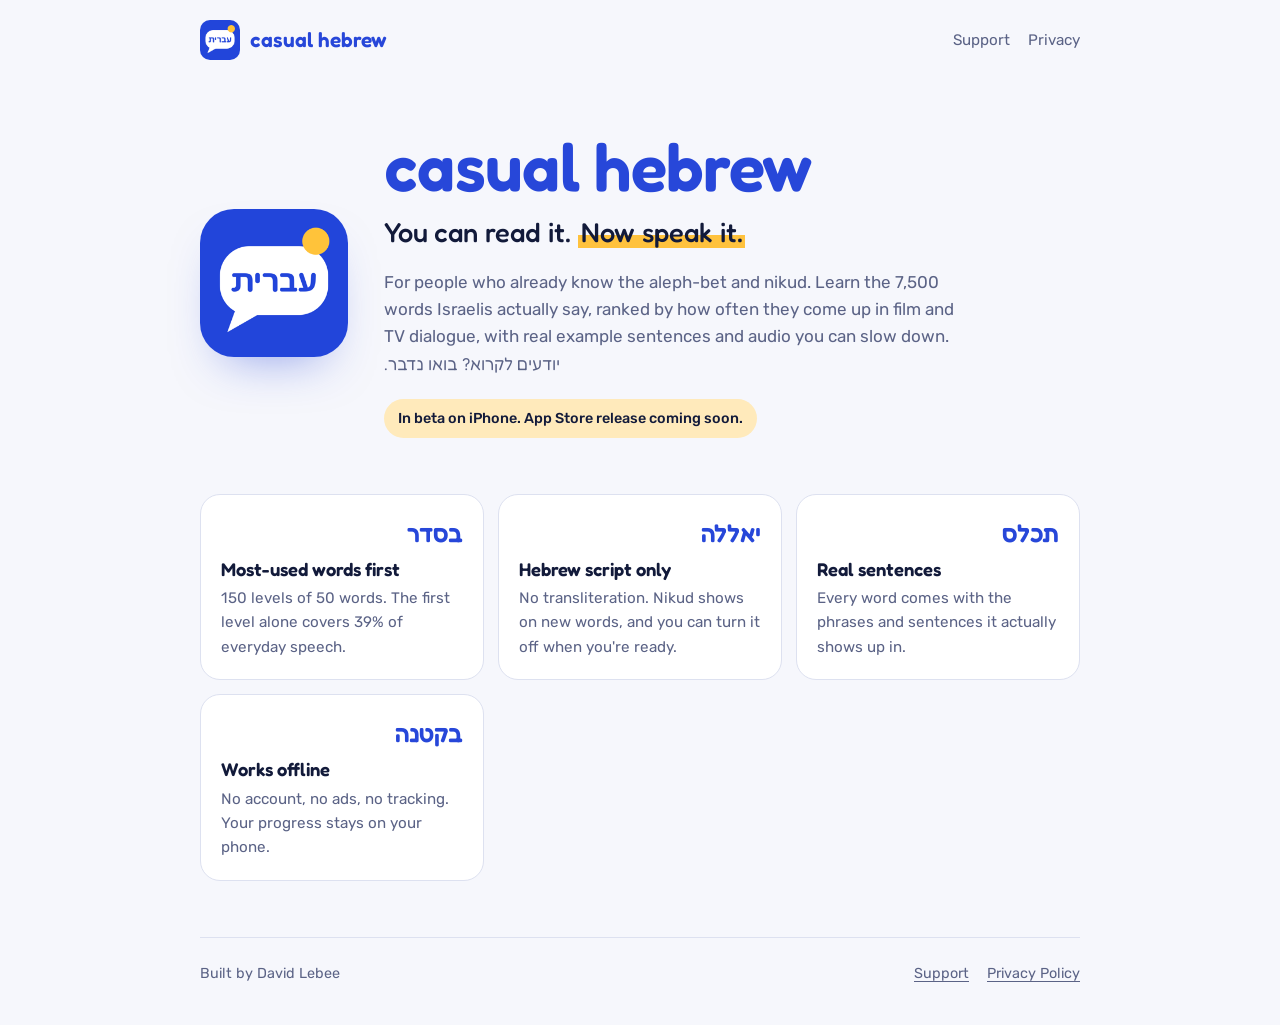
==== index.html @ 0aef633a "Add Casual Hebrew website with privacy policy and support page Co-Authored-By: Claude Opus 5.5 <nore" ====
<!doctype html>
<html lang="en">
<head>
<meta charset="utf-8">
<meta name="viewport" content="width=device-width, initial-scale=1">
<title>Casual Hebrew</title>
<meta name="description" content="Everyday spoken Hebrew for people who already read the aleph-bet and nikud. Built by David Lebee.">
<link rel="icon" href="assets/favicon.png">
<link rel="apple-touch-icon" href="assets/apple-touch-icon.png">
<link rel="preconnect" href="https://fonts.googleapis.com">
<link rel="preconnect" href="https://fonts.gstatic.com" crossorigin>
<link rel="stylesheet" href="https://fonts.googleapis.com/css2?family=Fredoka:wght@500;600&family=Rubik:wght@400;500&display=swap">
<link rel="stylesheet" href="assets/site.css">
</head>
<body>
<header class="top">
  <a class="brand" href="./"><img src="assets/icon-256.png" alt=""><span>casual hebrew</span></a>
  <nav><a href="support/">Support</a><a href="privacy/">Privacy</a></nav>
</header>

<main class="wrap">
  <section class="hero">
    <img src="assets/icon-256.png" alt="Casual Hebrew app icon">
    <div>
      <h1>casual hebrew</h1>
      <p class="slogan">You can read it. <mark>Now speak it.</mark></p>
      <p class="lede">For people who already know the aleph-bet and nikud. Learn the 7,500 words Israelis actually say, ranked by how often they come up in film and TV dialogue, with real example sentences and audio you can slow down. <span class="he">יודעים לקרוא? בואו נדבר.</span></p>
      <span class="badge">In beta on iPhone. App Store release coming soon.</span>
    </div>
  </section>

  <section class="features" aria-label="What's in the app">
    <div class="card">
      <span class="he">בסדר</span>
      <h3>Most-used words first</h3>
      <p>150 levels of 50 words. The first level alone covers 39% of everyday speech.</p>
    </div>
    <div class="card">
      <span class="he">יאללה</span>
      <h3>Hebrew script only</h3>
      <p>No transliteration. Nikud shows on new words, and you can turn it off when you're ready.</p>
    </div>
    <div class="card">
      <span class="he">תכלס</span>
      <h3>Real sentences</h3>
      <p>Every word comes with the phrases and sentences it actually shows up in.</p>
    </div>
    <div class="card">
      <span class="he">בקטנה</span>
      <h3>Works offline</h3>
      <p>No account, no ads, no tracking. Your progress stays on your phone.</p>
    </div>
  </section>
</main>

<footer>
  <span>Built by David Lebee</span>
  <nav><a href="support/">Support</a><a href="privacy/">Privacy Policy</a></nav>
</footer>
</body>
</html>
---- assets/site.css ----
/* Casual Hebrew site. Tokens match brand-kit/brand-sheet.html in casual-hebrew-app. */
:root {
  --cobalt: #2747D9;
  --sun: #FFC23D;
  --sabra: #FF6F61;
  --ink: #121A3A;
  --mute: #5B6386;
  --ground: #F6F7FC;
  --panel: #FFFFFF;
  --line: #DDE1F0;
  --display: "Fredoka", "Rubik", ui-rounded, system-ui, sans-serif;
  --body: "Rubik", "Segoe UI", system-ui, sans-serif;
  color-scheme: light;
}
@media (prefers-color-scheme: dark) {
  :root {
    --cobalt: #5B78FF; --sun: #FFC94F; --sabra: #FF8476; --ink: #EEF0FA;
    --mute: #A3AACB; --ground: #0C1230; --panel: #151C42; --line: #262F5E;
    color-scheme: dark;
  }
}

* { box-sizing: border-box; }
html { -webkit-text-size-adjust: 100%; }
body {
  margin: 0;
  background: var(--ground);
  color: var(--ink);
  font: 17px/1.6 var(--body);
  padding-inline: 20px;
}
a { color: var(--cobalt); text-underline-offset: 3px; }
a:focus-visible, button:focus-visible { outline: 3px solid var(--sun); outline-offset: 2px; border-radius: 6px; }
h1, h2, h3 { font-family: var(--display); line-height: 1.15; text-wrap: balance; margin: 0; }
p { margin: 0; }
.he { font-family: var(--display); direction: rtl; unicode-bidi: isolate; }

.wrap { max-width: 880px; margin: 0 auto; }
.narrow { max-width: 680px; margin: 0 auto; }

/* header */
.top {
  display: flex; align-items: center; justify-content: space-between; gap: 16px;
  padding-block: 20px; max-width: 880px; margin: 0 auto;
}
.brand { display: flex; align-items: center; gap: 10px; text-decoration: none; color: var(--cobalt); }
.brand img { width: 40px; height: 40px; border-radius: 10px; }
.brand span { font-family: var(--display); font-weight: 600; font-size: 1.3rem; }
.top nav { display: flex; gap: 18px; font-size: .95rem; }
.top nav a { color: var(--mute); text-decoration: none; }
.top nav a:hover, .top nav a[aria-current="page"] { color: var(--cobalt); }

/* hero */
.hero { display: grid; grid-template-columns: auto 1fr; gap: 36px; align-items: center; padding-block: 48px 56px; }
.hero img { width: 148px; height: 148px; border-radius: 34px; box-shadow: 0 24px 48px -24px rgba(39, 71, 217, .5); }
.hero h1 { font-size: clamp(2.6rem, 7vw, 4.2rem); font-weight: 600; color: var(--cobalt); letter-spacing: -.01em; }
.slogan { font-family: var(--display); font-size: clamp(1.3rem, 3vw, 1.7rem); font-weight: 500; margin-top: 6px; }
.slogan mark { background: linear-gradient(transparent 58%, var(--sun) 58%); color: inherit; padding-inline: .1em; }
.lede { color: var(--mute); margin-top: 14px; max-width: 52ch; }
.badge {
  display: inline-block; margin-top: 20px; padding: 8px 14px; border-radius: 999px;
  background: color-mix(in srgb, var(--sun) 35%, var(--panel)); font-weight: 500; font-size: .9rem;
}

/* features */
.features { display: grid; grid-template-columns: repeat(auto-fit, minmax(240px, 1fr)); gap: 14px; padding-bottom: 56px; }
.card { background: var(--panel); border: 1px solid var(--line); border-radius: 20px; padding: 20px; display: flex; flex-direction: column; gap: 6px; min-width: 0; }
.card h3 { font-size: 1.15rem; font-weight: 600; }
.card p { color: var(--mute); font-size: .95rem; }
.card .he { font-size: 1.5rem; font-weight: 600; color: var(--cobalt); text-align: right; }

/* long-form pages */
.doc { padding-block: 32px 56px; }
.doc h1 { font-size: clamp(2rem, 5vw, 2.8rem); font-weight: 600; color: var(--cobalt); }
.doc .meta { color: var(--mute); margin-top: 8px; font-size: .95rem; }
.doc h2 { font-size: 1.35rem; font-weight: 600; margin-top: 36px; }
.doc p, .doc ul { margin-top: 12px; }
.doc ul { padding-left: 1.2em; }
.doc li + li { margin-top: 6px; }
.summary { background: var(--panel); border: 1px solid var(--line); border-radius: 20px; padding: 20px 22px; margin-top: 24px; }
.summary b { font-family: var(--display); font-weight: 600; }

footer {
  border-top: 1px solid var(--line); padding-block: 24px 40px; max-width: 880px; margin: 0 auto;
  display: flex; justify-content: space-between; flex-wrap: wrap; gap: 12px; color: var(--mute); font-size: .9rem;
}
footer nav { display: flex; gap: 18px; }
footer a { color: var(--mute); }

@media (max-width: 640px) {
  .hero { grid-template-columns: 1fr; gap: 20px; padding-block: 24px 40px; }
  .hero img { width: 104px; height: 104px; border-radius: 24px; }
  .top nav { gap: 14px; }
}
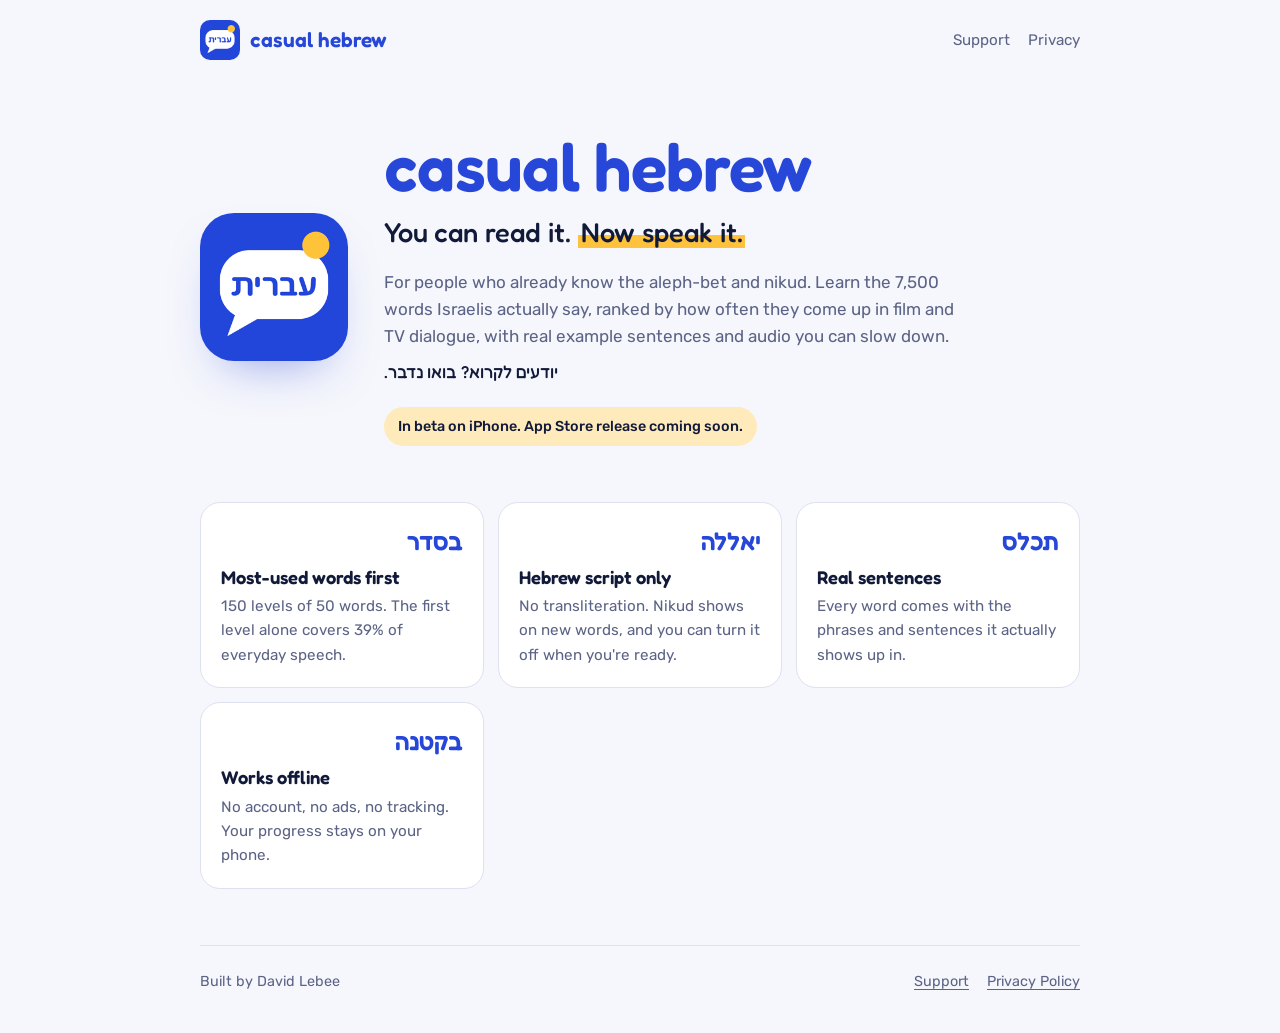
==== commit 054a1822: "Keep the slogan readable in dark mode and give the Hebrew tagline its own line Co-Authored-By: Claud" ====
--- a/index.html
+++ b/index.html
@@ -24,7 +24,8 @@
     <div>
       <h1>casual hebrew</h1>
       <p class="slogan">You can read it. <mark>Now speak it.</mark></p>
-      <p class="lede">For people who already know the aleph-bet and nikud. Learn the 7,500 words Israelis actually say, ranked by how often they come up in film and TV dialogue, with real example sentences and audio you can slow down. <span class="he">יודעים לקרוא? בואו נדבר.</span></p>
+      <p class="lede">For people who already know the aleph-bet and nikud. Learn the 7,500 words Israelis actually say, ranked by how often they come up in film and TV dialogue, with real example sentences and audio you can slow down.</p>
+      <p class="lede lede-he"><span class="he">יודעים לקרוא? בואו נדבר.</span></p>
       <span class="badge">In beta on iPhone. App Store release coming soon.</span>
     </div>
   </section>
--- a/assets/site.css
+++ b/assets/site.css
@@ -8,6 +8,7 @@
   --ground: #F6F7FC;
   --panel: #FFFFFF;
   --line: #DDE1F0;
+  --highlight: #FFC23D;
   --display: "Fredoka", "Rubik", ui-rounded, system-ui, sans-serif;
   --body: "Rubik", "Segoe UI", system-ui, sans-serif;
   color-scheme: light;
@@ -16,6 +17,7 @@
   :root {
     --cobalt: #5B78FF; --sun: #FFC94F; --sabra: #FF8476; --ink: #EEF0FA;
     --mute: #A3AACB; --ground: #0C1230; --panel: #151C42; --line: #262F5E;
+    --highlight: rgba(255, 201, 79, .32);
     color-scheme: dark;
   }
 }
@@ -55,8 +57,9 @@
 .hero img { width: 148px; height: 148px; border-radius: 34px; box-shadow: 0 24px 48px -24px rgba(39, 71, 217, .5); }
 .hero h1 { font-size: clamp(2.6rem, 7vw, 4.2rem); font-weight: 600; color: var(--cobalt); letter-spacing: -.01em; }
 .slogan { font-family: var(--display); font-size: clamp(1.3rem, 3vw, 1.7rem); font-weight: 500; margin-top: 6px; }
-.slogan mark { background: linear-gradient(transparent 58%, var(--sun) 58%); color: inherit; padding-inline: .1em; }
+.slogan mark { background: linear-gradient(transparent 58%, var(--highlight) 58%); color: inherit; padding-inline: .1em; }
 .lede { color: var(--mute); margin-top: 14px; max-width: 52ch; }
+.lede-he { display: block; margin-top: 8px; color: var(--ink); font-weight: 500; text-align: left; }
 .badge {
   display: inline-block; margin-top: 20px; padding: 8px 14px; border-radius: 999px;
   background: color-mix(in srgb, var(--sun) 35%, var(--panel)); font-weight: 500; font-size: .9rem;
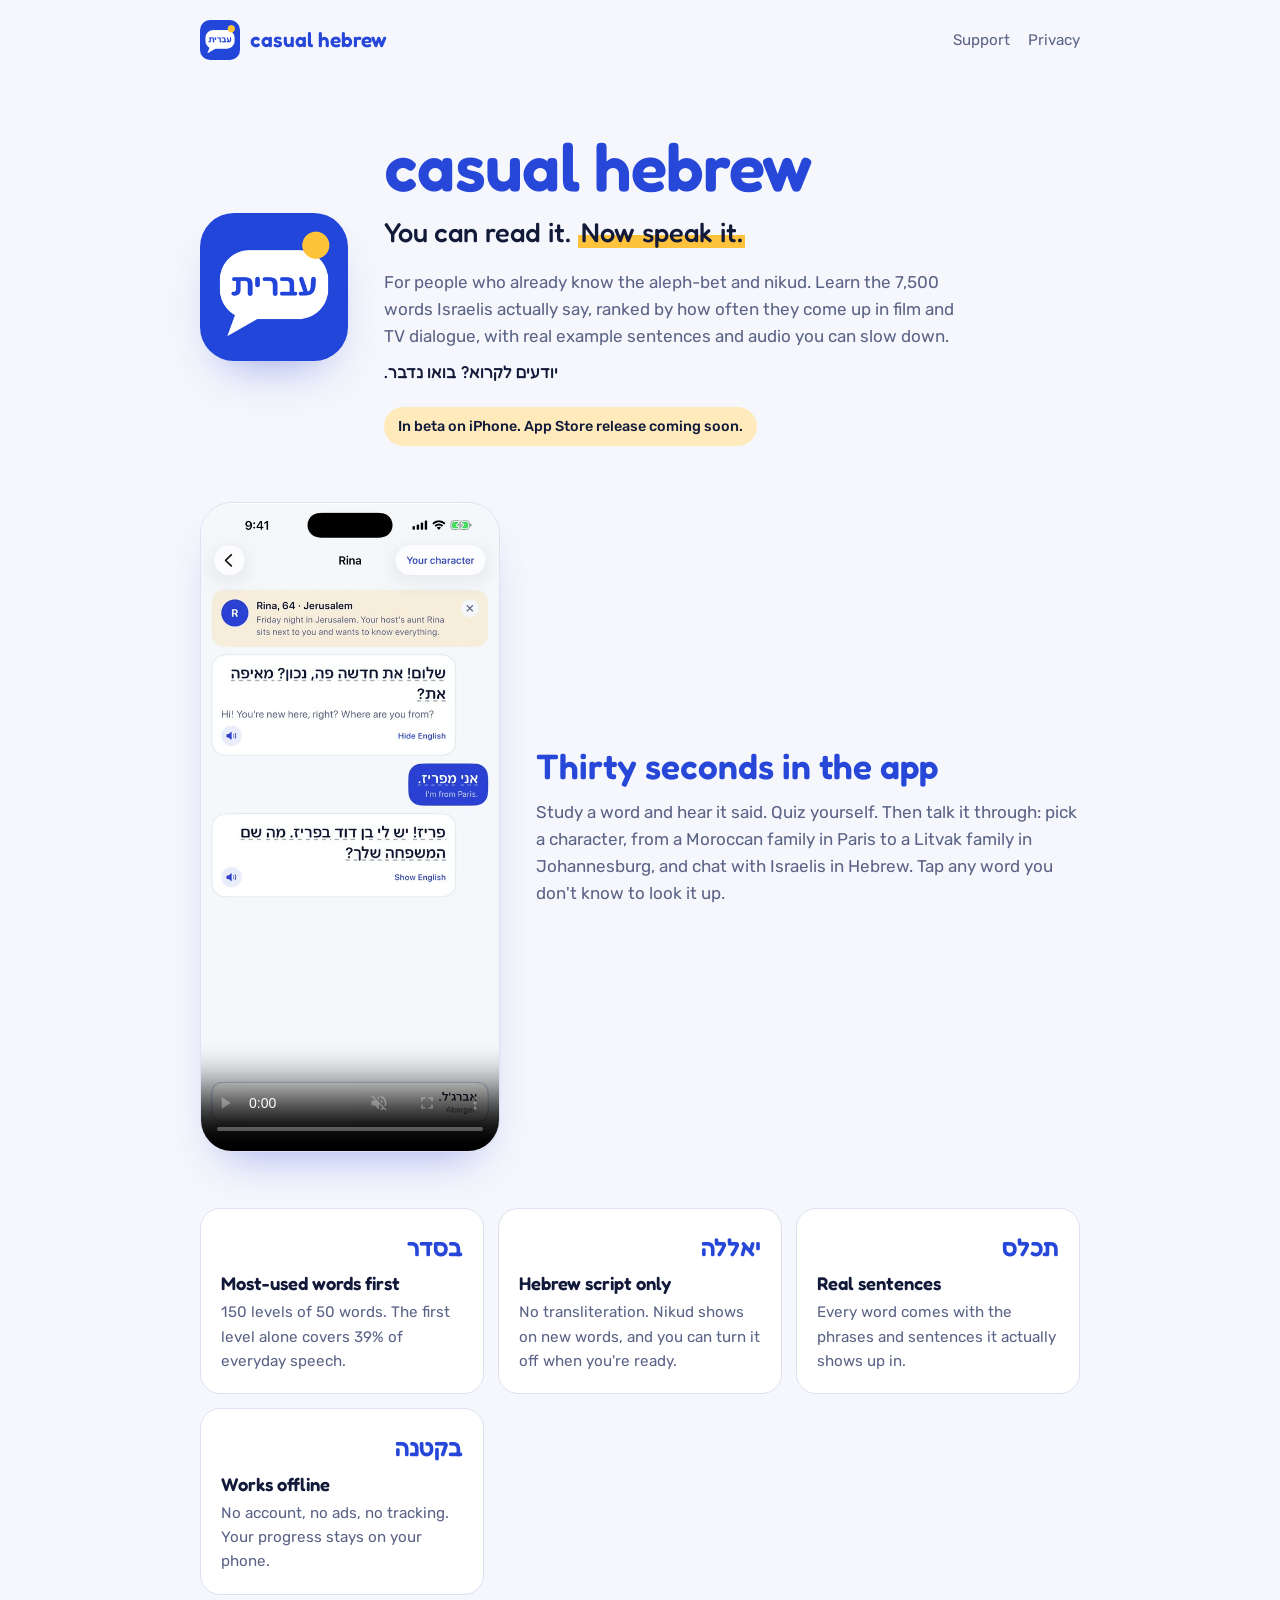
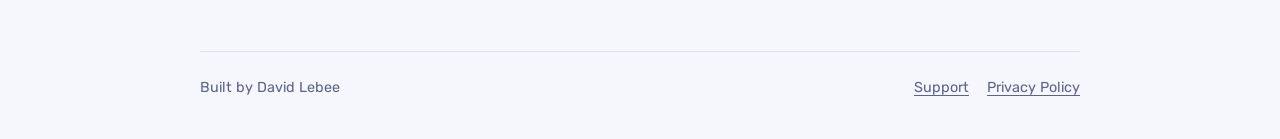
==== commit ab15f720: "Add a 30-second showreel of the app to the home page Co-Authored-By: Claude Opus 5.5 <noreply@anthro" ====
--- a/index.html
+++ b/index.html
@@ -30,6 +30,15 @@
     </div>
   </section>
 
+  <section class="reel" aria-labelledby="reel-title">
+    <video class="reel-video" src="assets/showreel.mp4" poster="assets/showreel-poster.jpg" width="540" height="1170"
+      autoplay muted loop playsinline controls preload="metadata" aria-label="A 30-second tour of the Casual Hebrew app"></video>
+    <div>
+      <h2 id="reel-title">Thirty seconds in the app</h2>
+      <p>Study a word and hear it said. Quiz yourself. Then talk it through: pick a character, from a Moroccan family in Paris to a Litvak family in Johannesburg, and chat with Israelis in Hebrew. Tap any word you don't know to look it up.</p>
+    </div>
+  </section>
+
   <section class="features" aria-label="What's in the app">
     <div class="card">
       <span class="he">בסדר</span>
@@ -58,5 +67,12 @@
   <span>Built by David Lebee</span>
   <nav><a href="support/">Support</a><a href="privacy/">Privacy Policy</a></nav>
 </footer>
+<script>
+  // Hold the showreel still for people who ask for less motion.
+  if (matchMedia("(prefers-reduced-motion: reduce)").matches) {
+    const v = document.querySelector(".reel-video");
+    v.removeAttribute("autoplay"); v.pause();
+  }
+</script>
 </body>
 </html>
--- a/assets/site.css
+++ b/assets/site.css
@@ -65,6 +65,16 @@
   background: color-mix(in srgb, var(--sun) 35%, var(--panel)); font-weight: 500; font-size: .9rem;
 }
 
+/* showreel */
+.reel { display: grid; grid-template-columns: 300px 1fr; gap: 36px; align-items: center; padding-bottom: 56px; }
+.reel-video {
+  display: block; width: 100%; height: auto; aspect-ratio: 886 / 1920;
+  border-radius: 32px; border: 1px solid var(--line); background: var(--panel);
+  box-shadow: 0 24px 48px -24px rgba(39, 71, 217, .45);
+}
+.reel h2 { font-size: clamp(1.6rem, 4vw, 2.2rem); font-weight: 600; color: var(--cobalt); }
+.reel p { color: var(--mute); margin-top: 12px; max-width: 52ch; }
+
 /* features */
 .features { display: grid; grid-template-columns: repeat(auto-fit, minmax(240px, 1fr)); gap: 14px; padding-bottom: 56px; }
 .card { background: var(--panel); border: 1px solid var(--line); border-radius: 20px; padding: 20px; display: flex; flex-direction: column; gap: 6px; min-width: 0; }
@@ -94,4 +104,6 @@
   .hero { grid-template-columns: 1fr; gap: 20px; padding-block: 24px 40px; }
   .hero img { width: 104px; height: 104px; border-radius: 24px; }
   .top nav { gap: 14px; }
+  .reel { grid-template-columns: 1fr; gap: 20px; }
+  .reel-video { width: min(300px, 100%); margin-inline: auto; }
 }
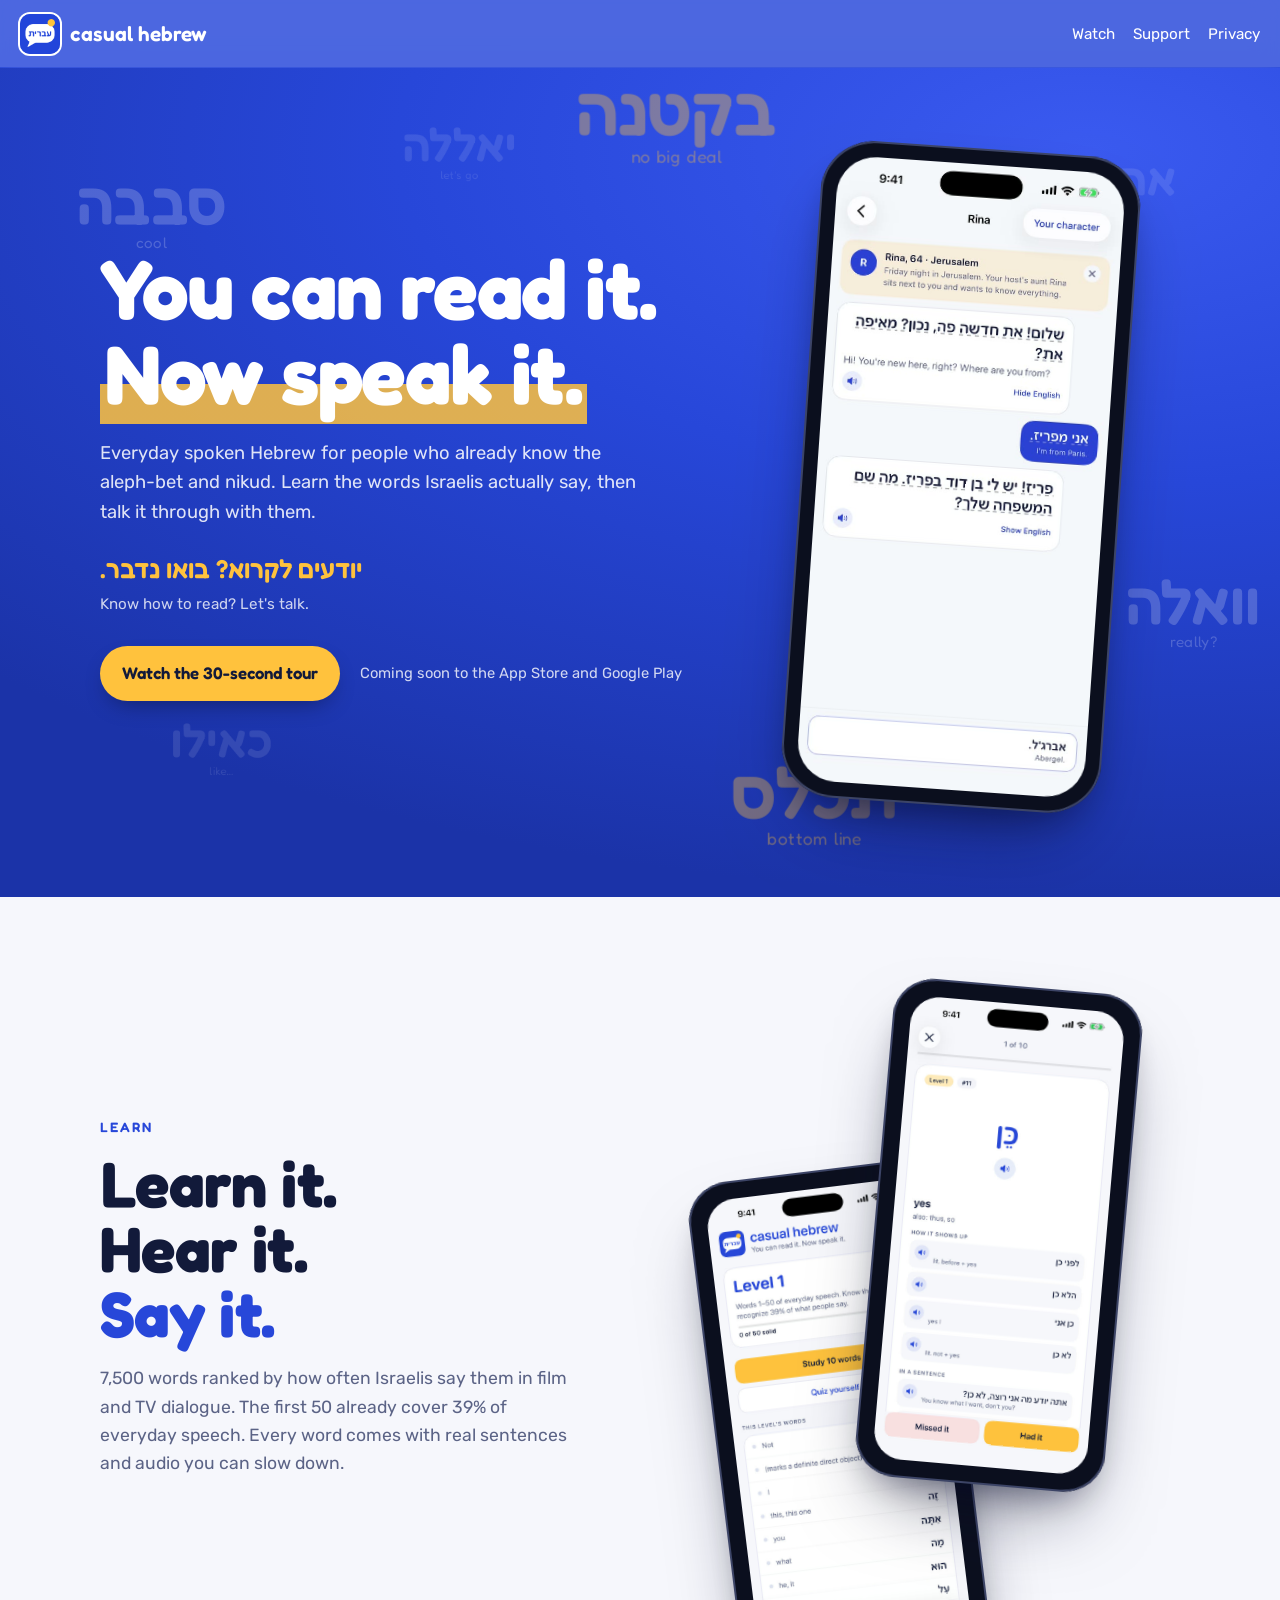
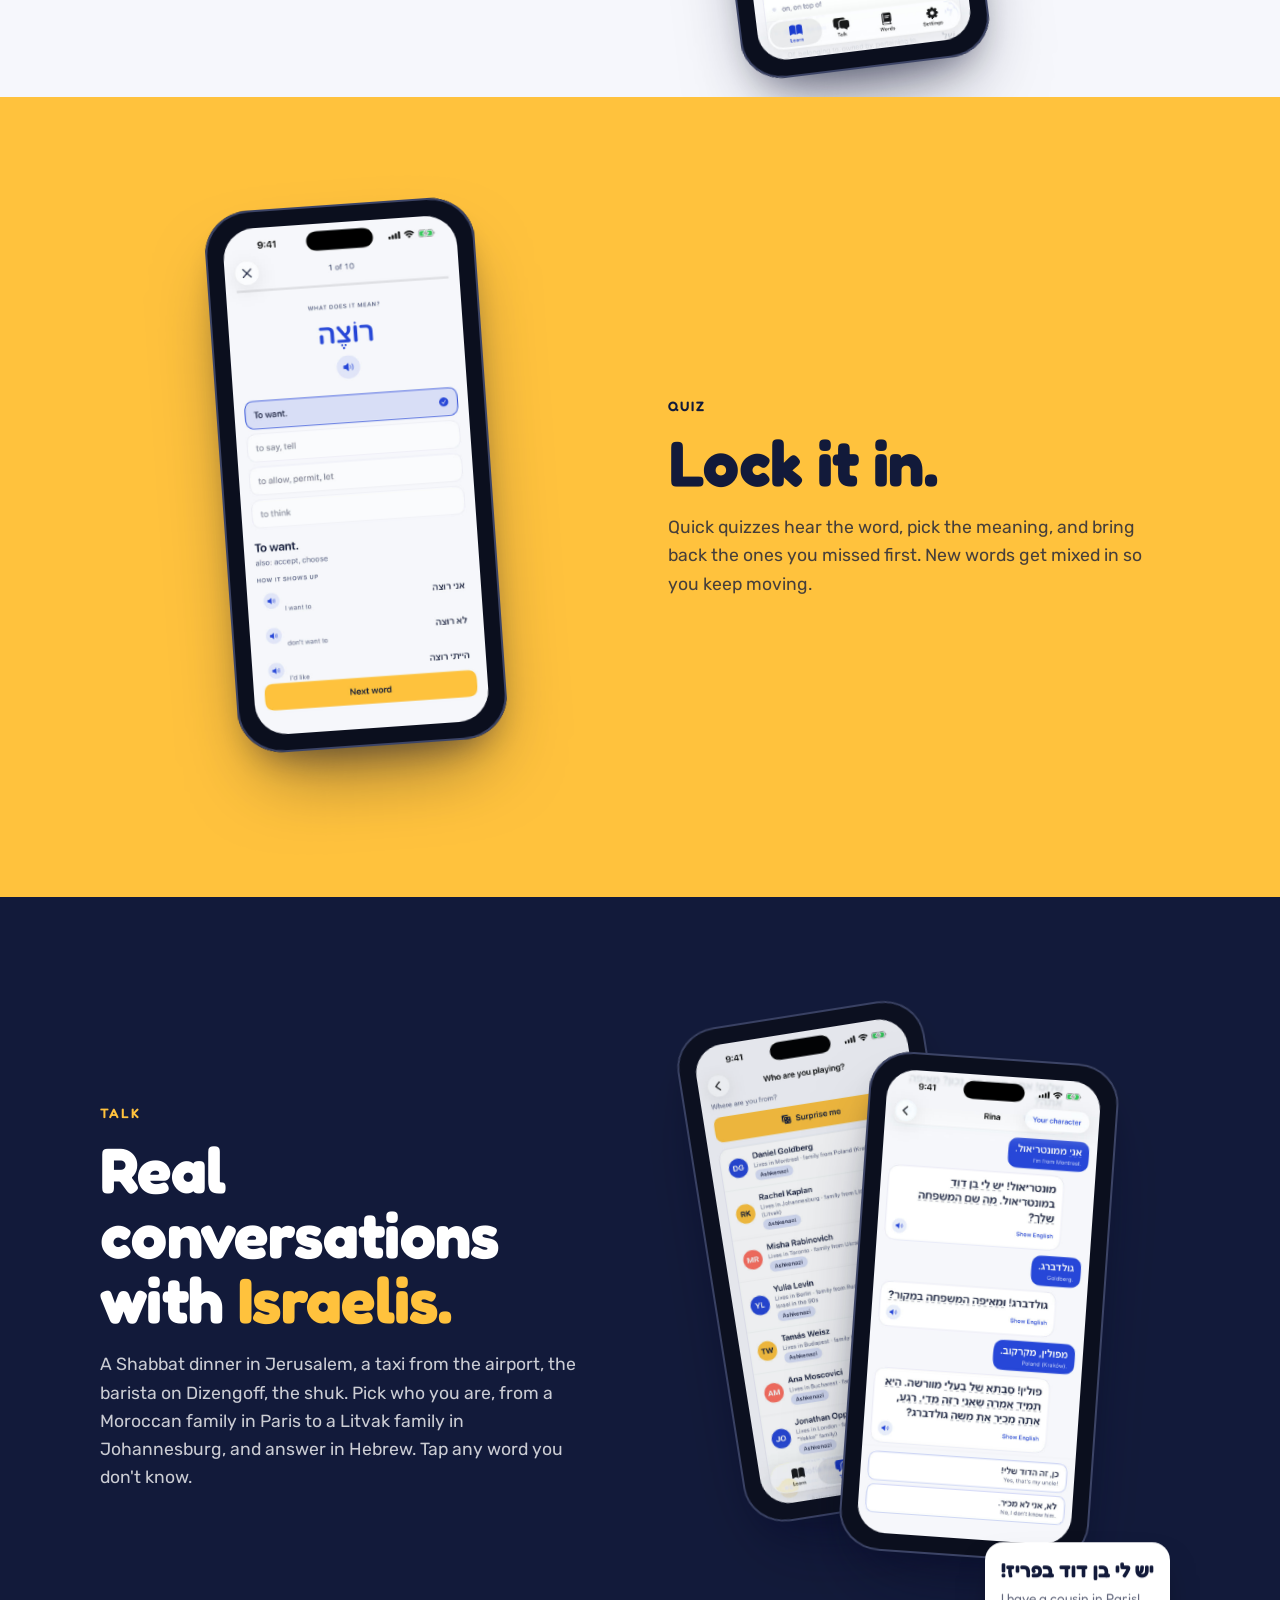
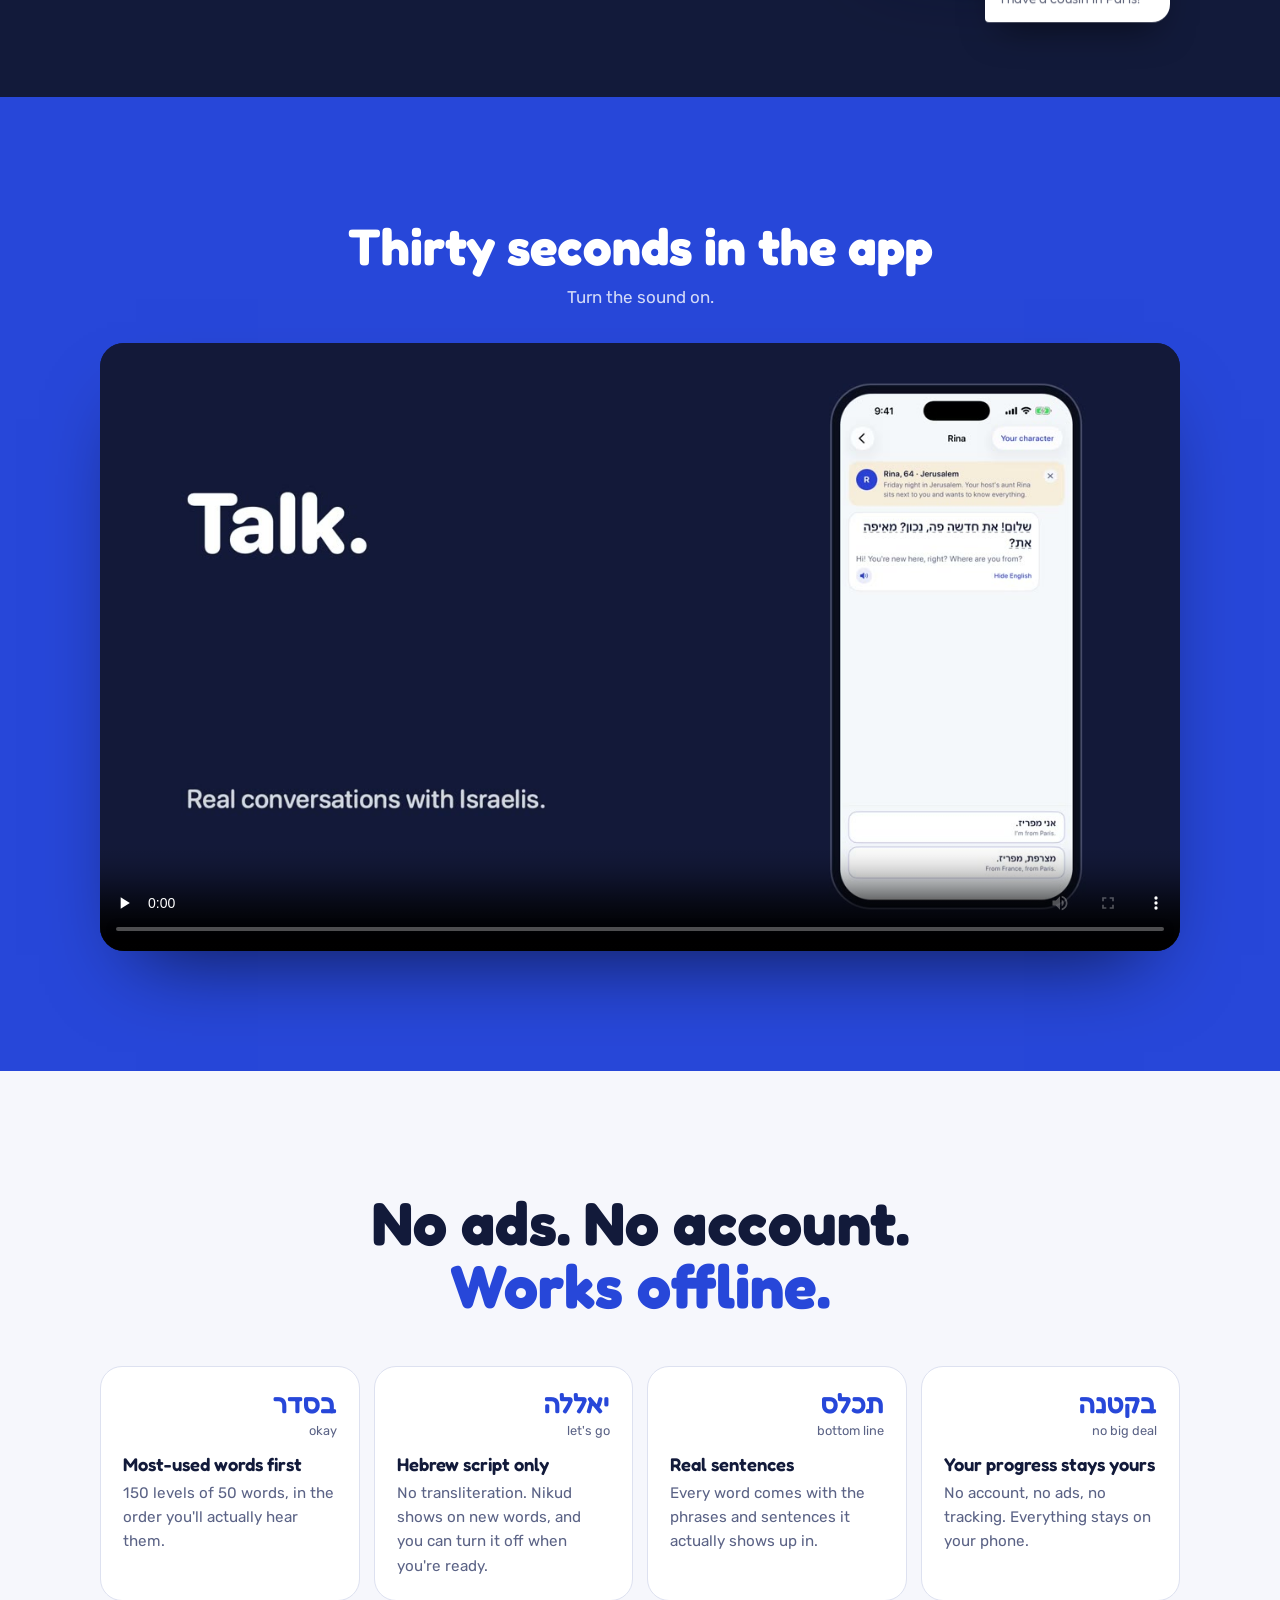
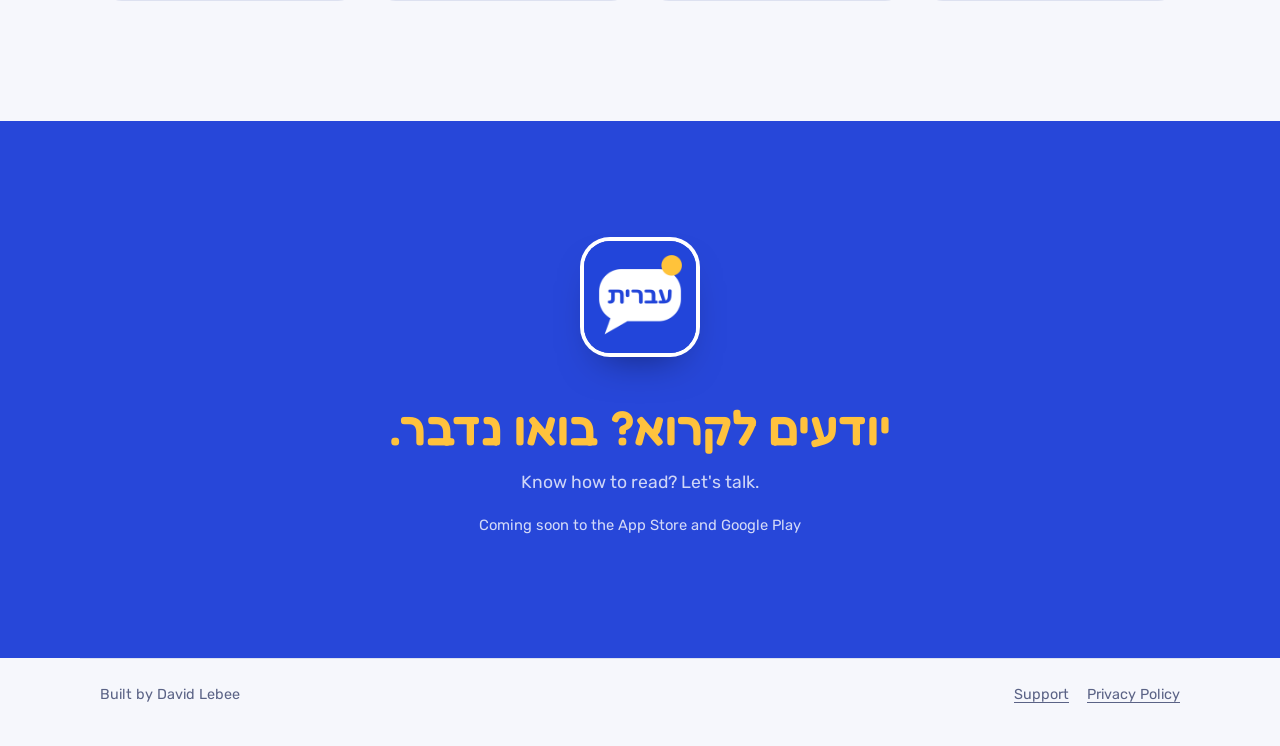
==== commit fb67c71e: "Redesign the home page: parallax hero, a band per feature, and the marketing reel Hebrew slang drift" ====
--- a/index.html
+++ b/index.html
@@ -4,61 +4,142 @@
 <meta charset="utf-8">
 <meta name="viewport" content="width=device-width, initial-scale=1">
 <title>Casual Hebrew</title>
-<meta name="description" content="Everyday spoken Hebrew for people who already read the aleph-bet and nikud. Built by David Lebee.">
+<meta name="description" content="Everyday spoken Hebrew for people who already read the aleph-bet and nikud. Learn the words Israelis actually say, then talk with them. Built by David Lebee.">
+<meta property="og:title" content="Casual Hebrew">
+<meta property="og:description" content="You can read it. Now speak it.">
+<meta property="og:image" content="https://dlebee.github.io/casual-hebrew-public/assets/reel-poster.jpg">
 <link rel="icon" href="assets/favicon.png">
 <link rel="apple-touch-icon" href="assets/apple-touch-icon.png">
 <link rel="preconnect" href="https://fonts.googleapis.com">
 <link rel="preconnect" href="https://fonts.gstatic.com" crossorigin>
-<link rel="stylesheet" href="https://fonts.googleapis.com/css2?family=Fredoka:wght@500;600&family=Rubik:wght@400;500&display=swap">
+<link rel="stylesheet" href="https://fonts.googleapis.com/css2?family=Fredoka:wght@500;600;700&family=Rubik:wght@400;500&display=swap">
 <link rel="stylesheet" href="assets/site.css">
 </head>
-<body>
-<header class="top">
+<body class="home">
+<header class="top top-float">
   <a class="brand" href="./"><img src="assets/icon-256.png" alt=""><span>casual hebrew</span></a>
-  <nav><a href="support/">Support</a><a href="privacy/">Privacy</a></nav>
+  <nav><a href="#tour">Watch</a><a href="support/">Support</a><a href="privacy/">Privacy</a></nav>
 </header>
 
-<main class="wrap">
-  <section class="hero">
-    <img src="assets/icon-256.png" alt="Casual Hebrew app icon">
-    <div>
-      <h1>casual hebrew</h1>
-      <p class="slogan">You can read it. <mark>Now speak it.</mark></p>
-      <p class="lede">For people who already know the aleph-bet and nikud. Learn the 7,500 words Israelis actually say, ranked by how often they come up in film and TV dialogue, with real example sentences and audio you can slow down.</p>
-      <p class="lede lede-he"><span class="he">יודעים לקרוא? בואו נדבר.</span></p>
-      <span class="badge">In beta on iPhone. App Store release coming soon.</span>
+<main>
+  <!-- Hero: Hebrew slang drifting at three depths behind the pitch and a phone playing the app. -->
+  <section class="hero-x">
+    <div class="drift" aria-hidden="true">
+      <span class="slang" data-speed="-0.35" style="--x: 6%;  --y: 14%;"><b>סבבה</b><i>cool</i></span>
+      <span class="slang far" data-speed="-0.15" style="--x: 30%; --y: 6%;"><b>יאללה</b><i>let's go</i></span>
+      <span class="slang near" data-speed="-0.55" style="--x: 58%; --y: 86%;"><b>תכלס</b><i>bottom line</i></span>
+      <span class="slang far" data-speed="-0.12" style="--x: 82%; --y: 10%;"><b>אחלה</b><i>great</i></span>
+      <span class="slang" data-speed="-0.3" style="--x: 88%; --y: 62%;"><b>וואלה</b><i>really?</i></span>
+      <span class="slang far" data-speed="-0.18" style="--x: 12%; --y: 78%;"><b>כאילו</b><i>like…</i></span>
+      <span class="slang near" data-speed="-0.6" style="--x: 46%; --y: 4%;"><b>בקטנה</b><i>no big deal</i></span>
+      <span class="slang far" data-speed="-0.1" style="--x: 66%; --y: 30%;"><b>בסדר</b><i>okay</i></span>
+    </div>
+    <div class="wrap hero-grid">
+      <div class="hero-copy">
+        <h1>You can read it.<br><mark>Now speak it.</mark></h1>
+        <p class="hero-lede">Everyday spoken Hebrew for people who already know the aleph-bet and nikud. Learn the words Israelis actually say, then talk it through with them.</p>
+        <p class="tagline"><span class="he">יודעים לקרוא? בואו נדבר.</span><span class="en">Know how to read? Let's talk.</span></p>
+        <div class="cta">
+          <a class="button" href="#tour">Watch the 30-second tour</a>
+          <span class="soon">Coming soon to the App Store and Google Play</span>
+        </div>
+      </div>
+      <div class="hero-phone" data-speed="0.12">
+        <div class="phone">
+          <video src="assets/showreel.mp4" poster="assets/showreel-poster.jpg" autoplay muted loop playsinline preload="metadata" aria-label="The app in use: studying a word, a quiz, and a conversation"></video>
+        </div>
+      </div>
     </div>
   </section>
 
-  <section class="reel" aria-labelledby="reel-title">
-    <video class="reel-video" src="assets/showreel.mp4" poster="assets/showreel-poster.jpg" width="540" height="1170"
-      autoplay muted loop playsinline controls preload="metadata" aria-label="A 30-second tour of the Casual Hebrew app"></video>
-    <div>
-      <h2 id="reel-title">Thirty seconds in the app</h2>
-      <p>Study a word and hear it said. Quiz yourself. Then talk it through: pick a character, from a Moroccan family in Paris to a Litvak family in Johannesburg, and chat with Israelis in Hebrew. Tap any word you don't know to look it up.</p>
+  <!-- Learn -->
+  <section class="band band-ground">
+    <div class="wrap split">
+      <div class="copy reveal">
+        <p class="kicker">Learn</p>
+        <h2>Learn it.<br>Hear it.<br><span class="accent">Say it.</span></h2>
+        <p>7,500 words ranked by how often Israelis say them in film and TV dialogue. The first 50 already cover 39% of everyday speech. Every word comes with real sentences and audio you can slow down.</p>
+      </div>
+      <div class="stage">
+        <figure class="phone phone-back" data-speed="0.18"><img src="assets/shots/01-learn.jpg" alt="Level 1: the 50 most common words, with Study and Quiz buttons" loading="lazy" width="600" height="1304"></figure>
+        <figure class="phone phone-front" data-speed="-0.12"><img src="assets/shots/05-study.jpg" alt="A study card for the word כן, yes, with example phrases" loading="lazy" width="600" height="1304"></figure>
+      </div>
     </div>
   </section>
 
-  <section class="features" aria-label="What's in the app">
-    <div class="card">
-      <span class="he">בסדר</span>
-      <h3>Most-used words first</h3>
-      <p>150 levels of 50 words. The first level alone covers 39% of everyday speech.</p>
+  <!-- Quiz -->
+  <section class="band band-sun">
+    <div class="wrap split flip">
+      <div class="copy reveal">
+        <p class="kicker">Quiz</p>
+        <h2>Lock it in.</h2>
+        <p>Quick quizzes hear the word, pick the meaning, and bring back the ones you missed first. New words get mixed in so you keep moving.</p>
+      </div>
+      <div class="stage">
+        <figure class="phone phone-solo" data-speed="0.14"><img src="assets/shots/06-quiz.jpg" alt="A quiz question for רוצה, with To want marked correct" loading="lazy" width="600" height="1304"></figure>
+      </div>
     </div>
-    <div class="card">
-      <span class="he">יאללה</span>
-      <h3>Hebrew script only</h3>
-      <p>No transliteration. Nikud shows on new words, and you can turn it off when you're ready.</p>
+  </section>
+
+  <!-- Talk -->
+  <section class="band band-ink">
+    <div class="wrap split">
+      <div class="copy reveal">
+        <p class="kicker">Talk</p>
+        <h2>Real conversations<br>with <span class="accent">Israelis.</span></h2>
+        <p>A Shabbat dinner in Jerusalem, a taxi from the airport, the barista on Dizengoff, the shuk. Pick who you are, from a Moroccan family in Paris to a Litvak family in Johannesburg, and answer in Hebrew. Tap any word you don't know.</p>
+      </div>
+      <div class="stage stage-fan">
+        <figure class="phone fan-left" data-speed="0.22"><img src="assets/shots/03-personas.jpg" alt="Who are you playing? A list of characters and where their families are from" loading="lazy" width="600" height="1304"></figure>
+        <figure class="phone fan-mid" data-speed="-0.08"><img src="assets/shots/04-chat.jpg" alt="A conversation with Rina in Hebrew, with English under each line" loading="lazy" width="600" height="1304"></figure>
+        <div class="bubble" data-speed="-0.4" aria-hidden="true"><b>יש לי בן דוד בפריז!</b><i>I have a cousin in Paris!</i></div>
+      </div>
     </div>
-    <div class="card">
-      <span class="he">תכלס</span>
-      <h3>Real sentences</h3>
-      <p>Every word comes with the phrases and sentences it actually shows up in.</p>
+  </section>
+
+  <!-- Tour -->
+  <section class="band band-cobalt" id="tour">
+    <div class="wrap tour reveal">
+      <h2>Thirty seconds in the app</h2>
+      <p>Turn the sound on.</p>
+      <video class="tour-video" src="assets/reel.mp4" poster="assets/reel-poster.jpg" controls playsinline preload="none" width="1920" height="1080" aria-label="Casual Hebrew marketing reel"></video>
     </div>
-    <div class="card">
-      <span class="he">בקטנה</span>
-      <h3>Works offline</h3>
-      <p>No account, no ads, no tracking. Your progress stays on your phone.</p>
+  </section>
+
+  <!-- Promise -->
+  <section class="band band-ground">
+    <div class="wrap">
+      <h2 class="promise reveal">No ads. No account.<br><span class="accent">Works offline.</span></h2>
+      <div class="features">
+        <div class="card reveal">
+          <span class="he">בסדר</span><span class="gloss">okay</span>
+          <h3>Most-used words first</h3>
+          <p>150 levels of 50 words, in the order you'll actually hear them.</p>
+        </div>
+        <div class="card reveal">
+          <span class="he">יאללה</span><span class="gloss">let's go</span>
+          <h3>Hebrew script only</h3>
+          <p>No transliteration. Nikud shows on new words, and you can turn it off when you're ready.</p>
+        </div>
+        <div class="card reveal">
+          <span class="he">תכלס</span><span class="gloss">bottom line</span>
+          <h3>Real sentences</h3>
+          <p>Every word comes with the phrases and sentences it actually shows up in.</p>
+        </div>
+        <div class="card reveal">
+          <span class="he">בקטנה</span><span class="gloss">no big deal</span>
+          <h3>Your progress stays yours</h3>
+          <p>No account, no ads, no tracking. Everything stays on your phone.</p>
+        </div>
+      </div>
+    </div>
+  </section>
+
+  <section class="band band-cobalt outro">
+    <div class="wrap reveal">
+      <img src="assets/icon-256.png" alt="" width="112" height="112">
+      <p class="tagline big"><span class="he">יודעים לקרוא? בואו נדבר.</span><span class="en">Know how to read? Let's talk.</span></p>
+      <p class="soon">Coming soon to the App Store and Google Play</p>
     </div>
   </section>
 </main>
@@ -68,11 +149,36 @@
   <nav><a href="support/">Support</a><a href="privacy/">Privacy Policy</a></nav>
 </footer>
 <script>
-  // Hold the showreel still for people who ask for less motion.
-  if (matchMedia("(prefers-reduced-motion: reduce)").matches) {
-    const v = document.querySelector(".reel-video");
-    v.removeAttribute("autoplay"); v.pause();
-  }
+  // Parallax: each [data-speed] element drifts with scroll, relative to the
+  // middle of the screen. Reveals: elements fade up once they scroll into view.
+  // Both stay off for people who ask for less motion.
+  (() => {
+    const still = matchMedia("(prefers-reduced-motion: reduce)").matches;
+    const reveals = [...document.querySelectorAll(".reveal")];
+    if (still) {
+      reveals.forEach(el => el.classList.add("shown"));
+      document.querySelectorAll("video[autoplay]").forEach(v => { v.removeAttribute("autoplay"); v.pause(); });
+      return;
+    }
+    const movers = [...document.querySelectorAll("[data-speed]")];
+    let queued = false;
+    const move = () => {
+      queued = false;
+      const mid = innerHeight / 2;
+      for (const el of reveals) {
+        if (!el.classList.contains("shown") && el.getBoundingClientRect().top < innerHeight * 0.9) el.classList.add("shown");
+      }
+      for (const el of movers) {
+        const box = el.parentElement.getBoundingClientRect();
+        if (box.bottom < -200 || box.top > innerHeight + 200) continue;
+        const off = (box.top + box.height / 2 - mid) * parseFloat(el.dataset.speed);
+        el.style.setProperty("--py", off.toFixed(1) + "px");
+      }
+    };
+    addEventListener("scroll", () => { if (!queued) { queued = true; requestAnimationFrame(move); } }, { passive: true });
+    addEventListener("resize", move);
+    move();
+  })();
 </script>
 </body>
 </html>
--- a/assets/site.css
+++ b/assets/site.css
@@ -11,6 +11,8 @@
   --highlight: #FFC23D;
   --display: "Fredoka", "Rubik", ui-rounded, system-ui, sans-serif;
   --body: "Rubik", "Segoe UI", system-ui, sans-serif;
+  /* The brand's own colors, the same in light and dark mode, for the home page's color bands. */
+  --b-cobalt: #2747D9; --b-sun: #FFC23D; --b-ink: #121A3A; --b-sabra: #FF6F61;
   color-scheme: light;
 }
 @media (prefers-color-scheme: dark) {
@@ -51,36 +53,6 @@
 .top nav { display: flex; gap: 18px; font-size: .95rem; }
 .top nav a { color: var(--mute); text-decoration: none; }
 .top nav a:hover, .top nav a[aria-current="page"] { color: var(--cobalt); }
-
-/* hero */
-.hero { display: grid; grid-template-columns: auto 1fr; gap: 36px; align-items: center; padding-block: 48px 56px; }
-.hero img { width: 148px; height: 148px; border-radius: 34px; box-shadow: 0 24px 48px -24px rgba(39, 71, 217, .5); }
-.hero h1 { font-size: clamp(2.6rem, 7vw, 4.2rem); font-weight: 600; color: var(--cobalt); letter-spacing: -.01em; }
-.slogan { font-family: var(--display); font-size: clamp(1.3rem, 3vw, 1.7rem); font-weight: 500; margin-top: 6px; }
-.slogan mark { background: linear-gradient(transparent 58%, var(--highlight) 58%); color: inherit; padding-inline: .1em; }
-.lede { color: var(--mute); margin-top: 14px; max-width: 52ch; }
-.lede-he { display: block; margin-top: 8px; color: var(--ink); font-weight: 500; text-align: left; }
-.badge {
-  display: inline-block; margin-top: 20px; padding: 8px 14px; border-radius: 999px;
-  background: color-mix(in srgb, var(--sun) 35%, var(--panel)); font-weight: 500; font-size: .9rem;
-}
-
-/* showreel */
-.reel { display: grid; grid-template-columns: 300px 1fr; gap: 36px; align-items: center; padding-bottom: 56px; }
-.reel-video {
-  display: block; width: 100%; height: auto; aspect-ratio: 886 / 1920;
-  border-radius: 32px; border: 1px solid var(--line); background: var(--panel);
-  box-shadow: 0 24px 48px -24px rgba(39, 71, 217, .45);
-}
-.reel h2 { font-size: clamp(1.6rem, 4vw, 2.2rem); font-weight: 600; color: var(--cobalt); }
-.reel p { color: var(--mute); margin-top: 12px; max-width: 52ch; }
-
-/* features */
-.features { display: grid; grid-template-columns: repeat(auto-fit, minmax(240px, 1fr)); gap: 14px; padding-bottom: 56px; }
-.card { background: var(--panel); border: 1px solid var(--line); border-radius: 20px; padding: 20px; display: flex; flex-direction: column; gap: 6px; min-width: 0; }
-.card h3 { font-size: 1.15rem; font-weight: 600; }
-.card p { color: var(--mute); font-size: .95rem; }
-.card .he { font-size: 1.5rem; font-weight: 600; color: var(--cobalt); text-align: right; }
 
 /* long-form pages */
 .doc { padding-block: 32px 56px; }
@@ -101,9 +73,151 @@
 footer a { color: var(--mute); }
 
 @media (max-width: 640px) {
-  .hero { grid-template-columns: 1fr; gap: 20px; padding-block: 24px 40px; }
-  .hero img { width: 104px; height: 104px; border-radius: 24px; }
   .top nav { gap: 14px; }
-  .reel { grid-template-columns: 1fr; gap: 20px; }
-  .reel-video { width: min(300px, 100%); margin-inline: auto; }
-}
+}
+
+/* ---------- home page ---------- */
+body.home { padding-inline: 0; overflow-x: clip; }
+.home .wrap { max-width: 1120px; margin: 0 auto; padding-inline: 20px; }
+.home footer { padding-inline: 20px; max-width: 1120px; }
+[data-speed] { translate: 0 var(--py, 0); will-change: translate; }
+
+.top-float {
+  position: sticky; top: 0; z-index: 10; max-width: none; padding: 14px 20px;
+  background: color-mix(in srgb, var(--b-cobalt) 82%, transparent);
+  -webkit-backdrop-filter: blur(14px) saturate(1.2); backdrop-filter: blur(14px) saturate(1.2);
+}
+.top-float .brand, .top-float nav a { color: #fff; }
+.top-float nav a:hover { color: var(--b-sun); }
+.top-float .brand img { box-shadow: 0 0 0 2px #fff; }
+
+/* hero */
+.hero-x {
+  position: relative; isolation: isolate; overflow: hidden; color: #fff;
+  background: radial-gradient(120% 90% at 85% 10%, #3a5af0 0%, var(--b-cobalt) 45%, #1b33a8 100%);
+  padding-block: 56px 72px; margin-top: -1px;
+}
+.drift { position: absolute; inset: 0; z-index: -1; pointer-events: none; }
+.slang {
+  position: absolute; left: var(--x); top: var(--y);
+  display: flex; flex-direction: column; align-items: center; gap: 2px;
+  color: rgba(255, 255, 255, .2); font-family: var(--display); line-height: 1;
+}
+.slang b { font-size: clamp(2.2rem, 5vw, 3.8rem); font-weight: 600; direction: rtl; }
+.slang i { font-style: normal; font-size: .95rem; letter-spacing: .02em; }
+.slang.far { color: rgba(255, 255, 255, .11); transform: scale(.75); }
+.slang.near { color: rgba(255, 194, 61, .38); transform: scale(1.15); }
+
+.hero-grid { display: grid; grid-template-columns: 1.15fr .85fr; gap: 48px; align-items: center; min-height: min(78svh, 760px); }
+.hero-copy { animation: rise .8s cubic-bezier(.2, .7, .2, 1) both; }
+.hero-phone .phone { animation: rise 1s .15s cubic-bezier(.2, .7, .2, 1) both; }
+@keyframes rise { from { opacity: 0; translate: 0 32px; } }
+.hero-copy h1 { font-size: clamp(2.8rem, 7vw, 5.2rem); font-weight: 700; letter-spacing: -.015em; line-height: 1.02; }
+.hero-copy h1 mark { background: linear-gradient(transparent 60%, rgba(255, 194, 61, .85) 60%); color: inherit; padding-inline: .06em; }
+.hero-lede { margin-top: 22px; font-size: 1.15rem; max-width: 46ch; color: rgba(255, 255, 255, .86); }
+.tagline { margin-top: 22px; display: flex; flex-direction: column; gap: 2px; }
+.tagline .he { font-size: 1.6rem; font-weight: 600; color: var(--b-sun); text-align: left; }
+.tagline .en { font-size: .95rem; color: rgba(255, 255, 255, .78); }
+.tagline.big .he { font-size: clamp(2rem, 5vw, 3rem); text-align: center; }
+.tagline.big .en { font-size: 1.1rem; text-align: center; }
+.cta { margin-top: 30px; display: flex; flex-wrap: wrap; align-items: center; gap: 14px 20px; }
+.button {
+  display: inline-block; padding: 14px 22px; border-radius: 999px; background: var(--b-sun); color: var(--b-ink);
+  font-family: var(--display); font-weight: 600; font-size: 1.05rem; text-decoration: none;
+  box-shadow: 0 10px 24px -10px rgba(0, 0, 0, .45); transition: transform .2s ease, box-shadow .2s ease;
+}
+.button:hover { transform: translateY(-2px); box-shadow: 0 14px 28px -12px rgba(0, 0, 0, .5); }
+.soon { font-size: .92rem; color: rgba(255, 255, 255, .8); }
+.hero-phone { display: flex; justify-content: center; }
+.hero-phone .phone { width: min(320px, 78vw); transform: rotate(4deg); }
+
+/* phone mockup around a screenshot or video */
+.phone {
+  margin: 0; padding: 3.6%; background: #0B0F1E; border-radius: 17% / 7.9%;
+  box-shadow: 0 0 0 2px #3c4466 inset, 0 40px 80px -30px rgba(8, 12, 40, .6), 0 18px 36px -18px rgba(8, 12, 40, .45);
+}
+.phone img, .phone video { display: block; width: 100%; height: auto; border-radius: 13.5% / 6.2%; background: #F6F7FC; aspect-ratio: 1320 / 2868; object-fit: cover; }
+
+/* color bands */
+.band { padding-block: clamp(64px, 10vw, 120px); position: relative; overflow: hidden; }
+.band-ground { background: var(--ground); }
+.band-sun { background: var(--b-sun); color: var(--b-ink); }
+.band-ink { background: var(--b-ink); color: #fff; }
+.band-cobalt { background: var(--b-cobalt); color: #fff; }
+.split { display: grid; grid-template-columns: 1fr 1fr; gap: 56px; align-items: center; }
+.split.flip .copy { order: 2; }
+.copy h2 { font-size: clamp(2.4rem, 5.5vw, 4rem); font-weight: 700; line-height: 1.02; letter-spacing: -.01em; }
+.copy p:not(.kicker) { margin-top: 18px; font-size: 1.1rem; max-width: 44ch; color: var(--mute); }
+.band-sun .copy p:not(.kicker) { color: rgba(18, 26, 58, .78); }
+.band-ink .copy p:not(.kicker) { color: rgba(255, 255, 255, .78); }
+.kicker { font-family: var(--display); font-weight: 600; text-transform: uppercase; letter-spacing: .14em; font-size: .85rem; margin-bottom: 12px; color: var(--cobalt); }
+.band-sun .kicker { color: var(--b-ink); }
+.band-ink .kicker { color: var(--b-sun); }
+.accent { color: var(--cobalt); }
+.band-ink .accent { color: var(--b-sun); }
+
+.stage { position: relative; min-height: 560px; display: flex; justify-content: center; align-items: center; }
+.stage .phone { position: absolute; width: min(250px, 42vw); }
+.phone-back { transform: translate(-34%, -6%) rotate(-7deg); }
+.phone-front { transform: translate(30%, 8%) rotate(5deg); }
+.stage .phone-solo { position: relative; width: min(270px, 60vw); transform: rotate(-4deg); }
+.fan-left { transform: translate(-36%, 4%) rotate(-9deg); opacity: .92; }
+.fan-mid { transform: translate(22%, -2%) rotate(4deg); }
+.bubble {
+  position: absolute; right: 2%; bottom: 10%; z-index: 2; display: flex; flex-direction: column; gap: 2px;
+  background: #fff; color: var(--b-ink); padding: 12px 16px; border-radius: 18px 18px 18px 4px;
+  box-shadow: 0 18px 36px -14px rgba(0, 0, 0, .55); font-family: var(--display);
+}
+.bubble b { font-size: 1.25rem; direction: rtl; text-align: right; }
+.bubble i { font-style: normal; font-size: .85rem; color: var(--b-ink); opacity: .65; }
+
+/* tour */
+.tour { text-align: center; }
+.tour h2 { font-size: clamp(2rem, 5vw, 3.2rem); font-weight: 700; }
+.tour p { margin-top: 8px; color: rgba(255, 255, 255, .8); }
+.tour-video {
+  display: block; width: 100%; height: auto; aspect-ratio: 16 / 9; margin-top: 32px; border-radius: 24px;
+  background: var(--b-ink); box-shadow: 0 40px 80px -36px rgba(0, 0, 0, .65);
+}
+
+/* promise and features */
+.promise { font-size: clamp(2.2rem, 5.5vw, 3.8rem); font-weight: 700; line-height: 1.05; text-align: center; margin-bottom: 48px; }
+.features { display: grid; grid-template-columns: repeat(auto-fit, minmax(230px, 1fr)); gap: 14px; }
+.card { background: var(--panel); border: 1px solid var(--line); border-radius: 22px; padding: 22px; display: flex; flex-direction: column; gap: 6px; min-width: 0; }
+.card h3 { font-size: 1.15rem; font-weight: 600; margin-top: 6px; }
+.card p { color: var(--mute); font-size: .95rem; }
+.card .he { font-size: 1.7rem; font-weight: 600; color: var(--cobalt); text-align: right; line-height: 1.1; }
+.card .gloss { font-size: .8rem; color: var(--mute); text-align: right; margin-top: -4px; }
+
+.outro { text-align: center; }
+.outro img { border-radius: 26px; box-shadow: 0 0 0 4px #fff, 0 20px 40px -18px rgba(0, 0, 0, .5); }
+.outro .tagline { align-items: center; margin-top: 28px; }
+.outro .soon { margin-top: 18px; }
+
+/* reveal on scroll */
+.reveal { opacity: 0; transform: translateY(28px); transition: opacity .7s ease, transform .7s cubic-bezier(.2, .7, .2, 1); }
+.reveal.shown { opacity: 1; transform: none; }
+.features .card.reveal:nth-child(2) { transition-delay: .08s; }
+.features .card.reveal:nth-child(3) { transition-delay: .16s; }
+.features .card.reveal:nth-child(4) { transition-delay: .24s; }
+
+@media (max-width: 860px) {
+  .hero-grid, .split { grid-template-columns: 1fr; gap: 36px; min-height: 0; }
+  .split.flip .copy { order: 0; }
+  .hero-phone .phone { width: min(250px, 64vw); }
+  .stage { min-height: 470px; }
+  .stage .phone { width: min(210px, 50vw); }
+  .bubble { right: 0; bottom: 4%; }
+  .bubble b { font-size: 1.05rem; }
+}
+@media (max-width: 520px) {
+  .top-float .brand span { font-size: 1.1rem; }
+  .top-float nav a[href="#tour"] { display: none; }
+  .slang, .slang.far, .slang.near { color: rgba(255, 255, 255, .1); }
+}
+@media (prefers-reduced-motion: reduce) {
+  [data-speed] { translate: none; }
+  .hero-copy, .hero-phone .phone { animation: none; }
+  .reveal { opacity: 1; transform: none; transition: none; }
+  .button { transition: none; }
+}
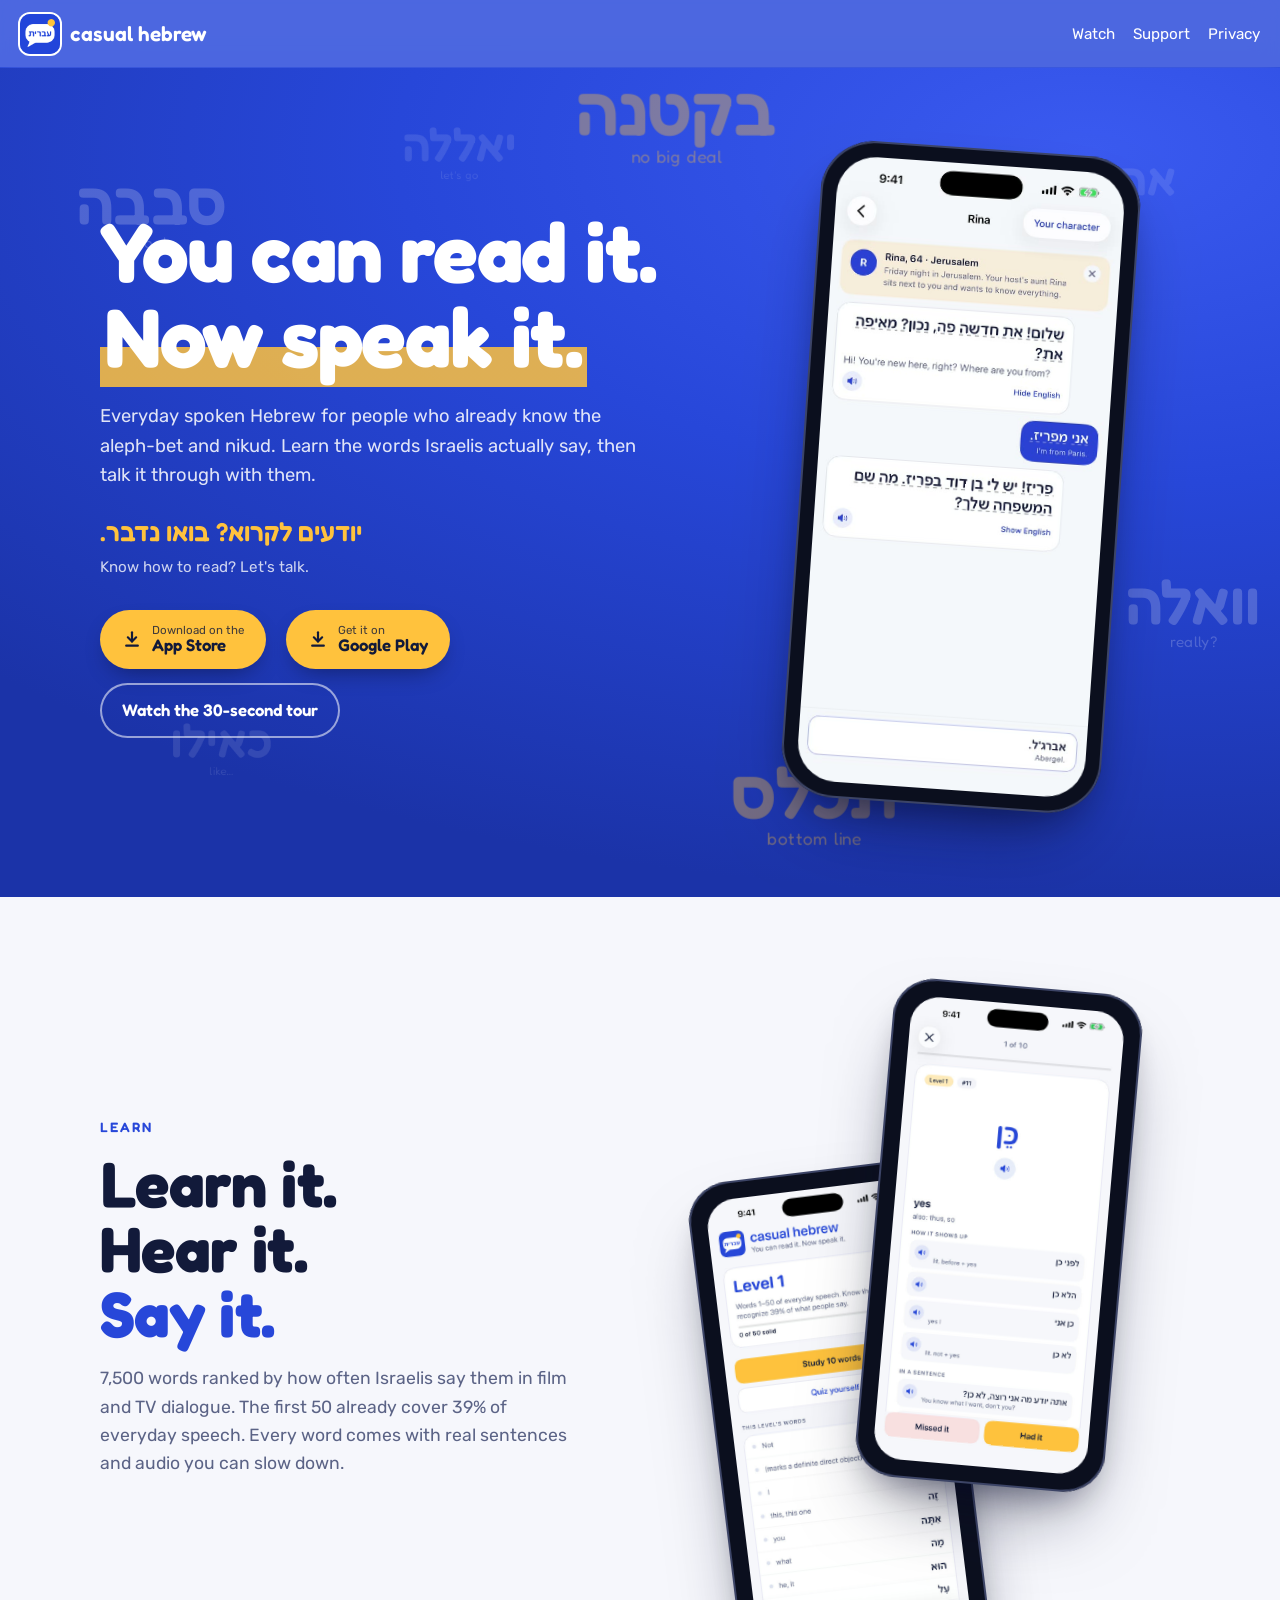
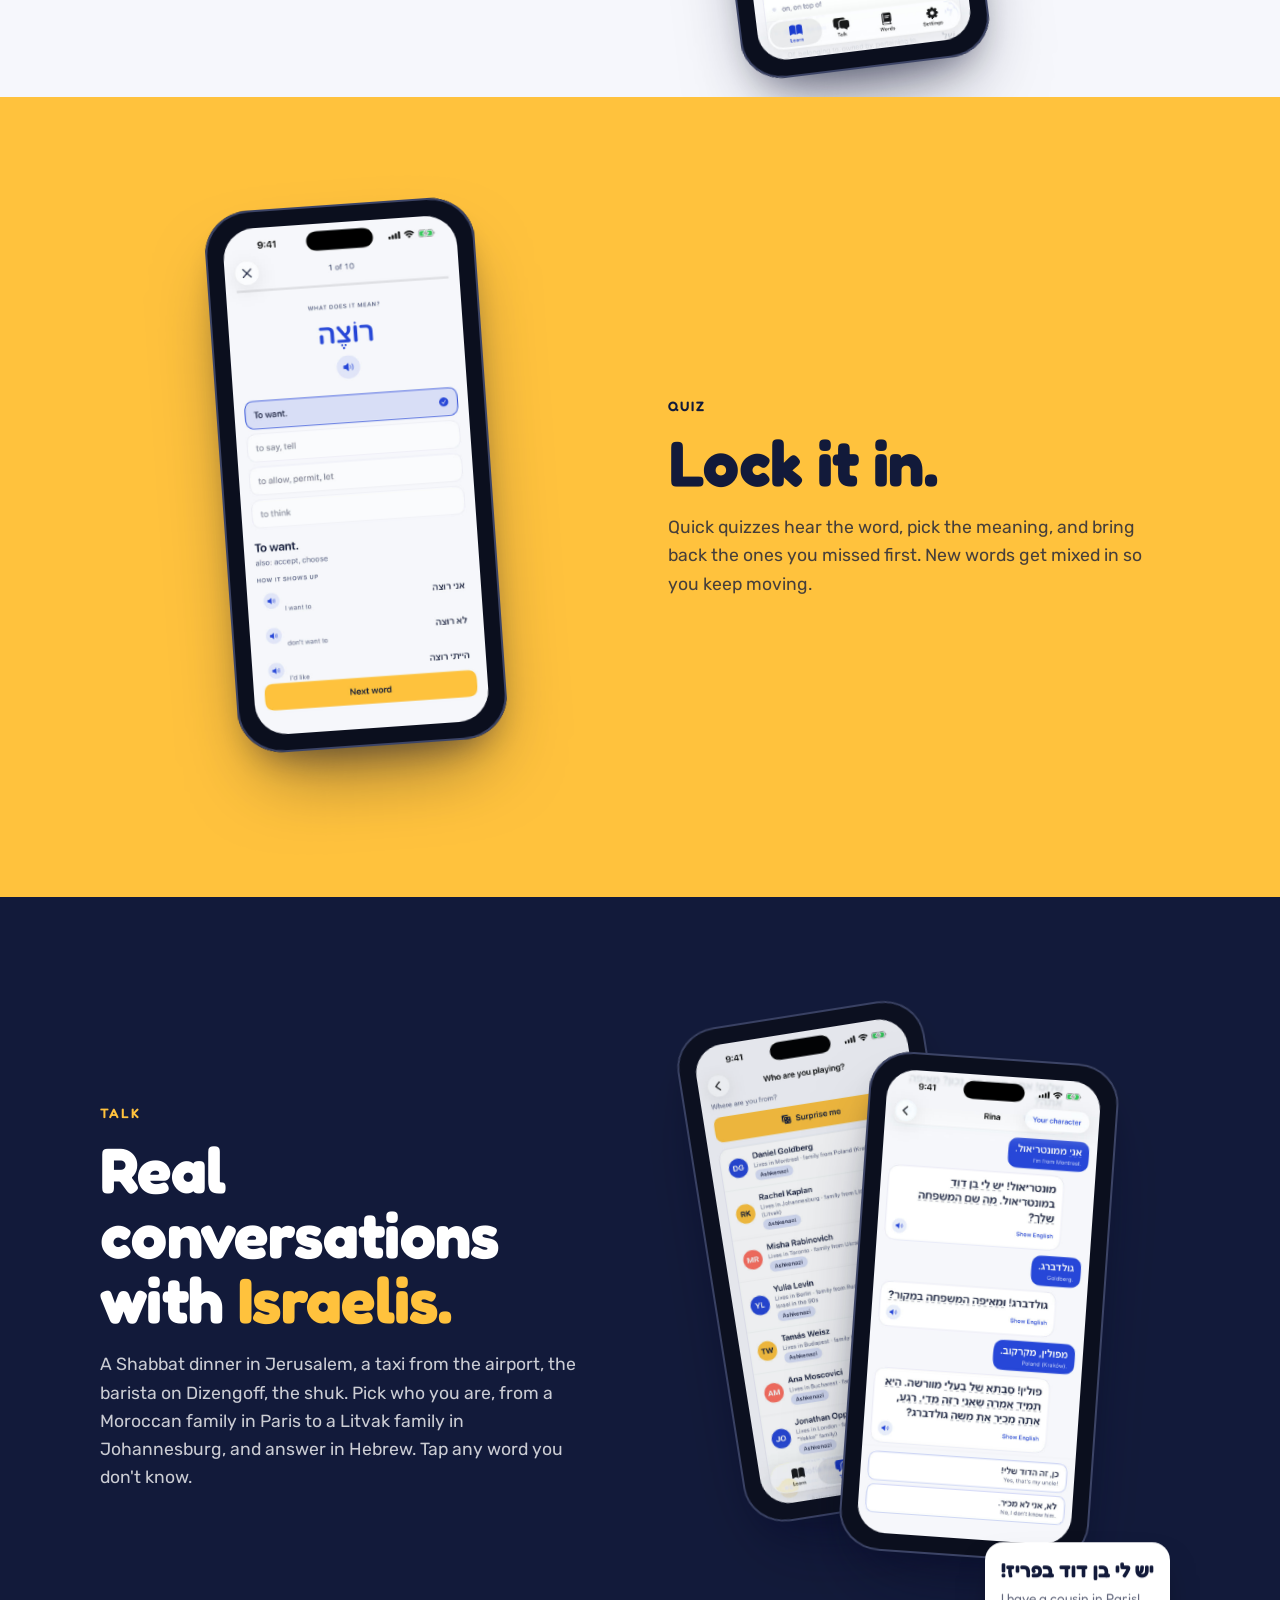
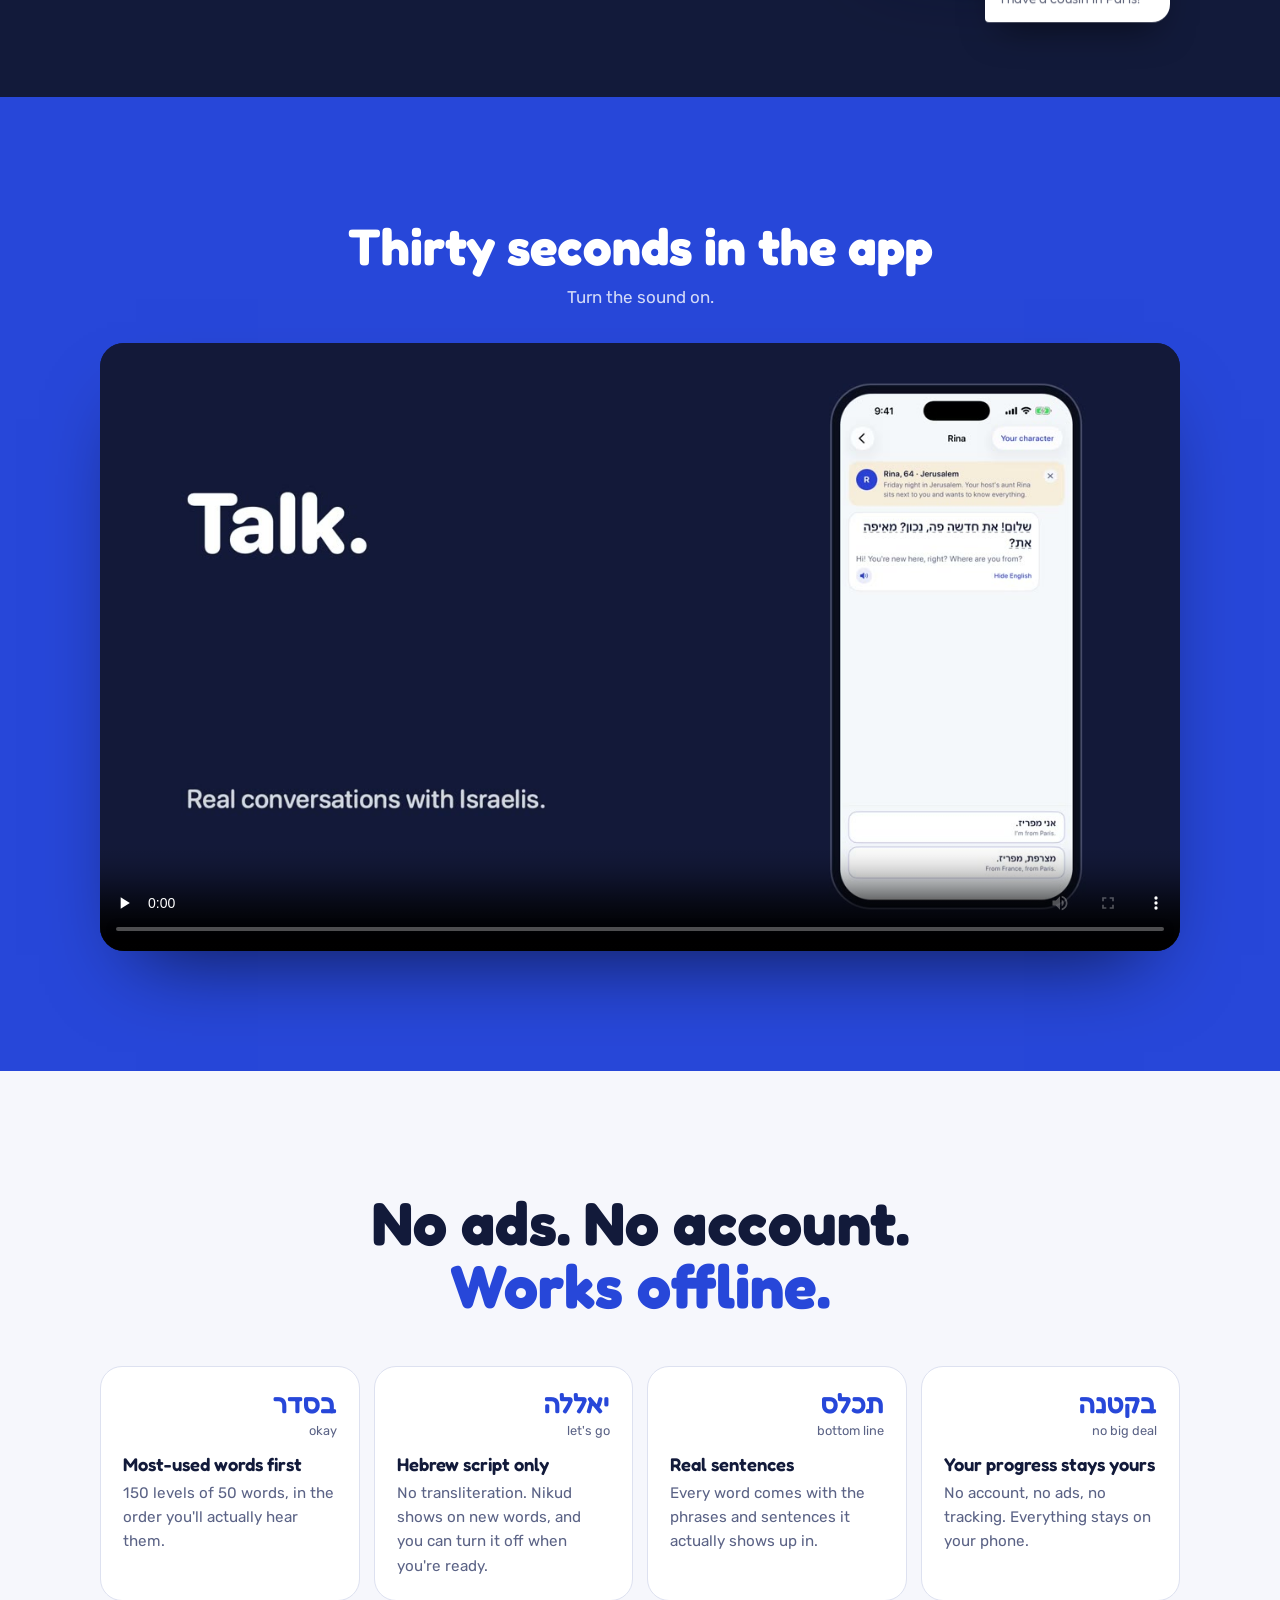
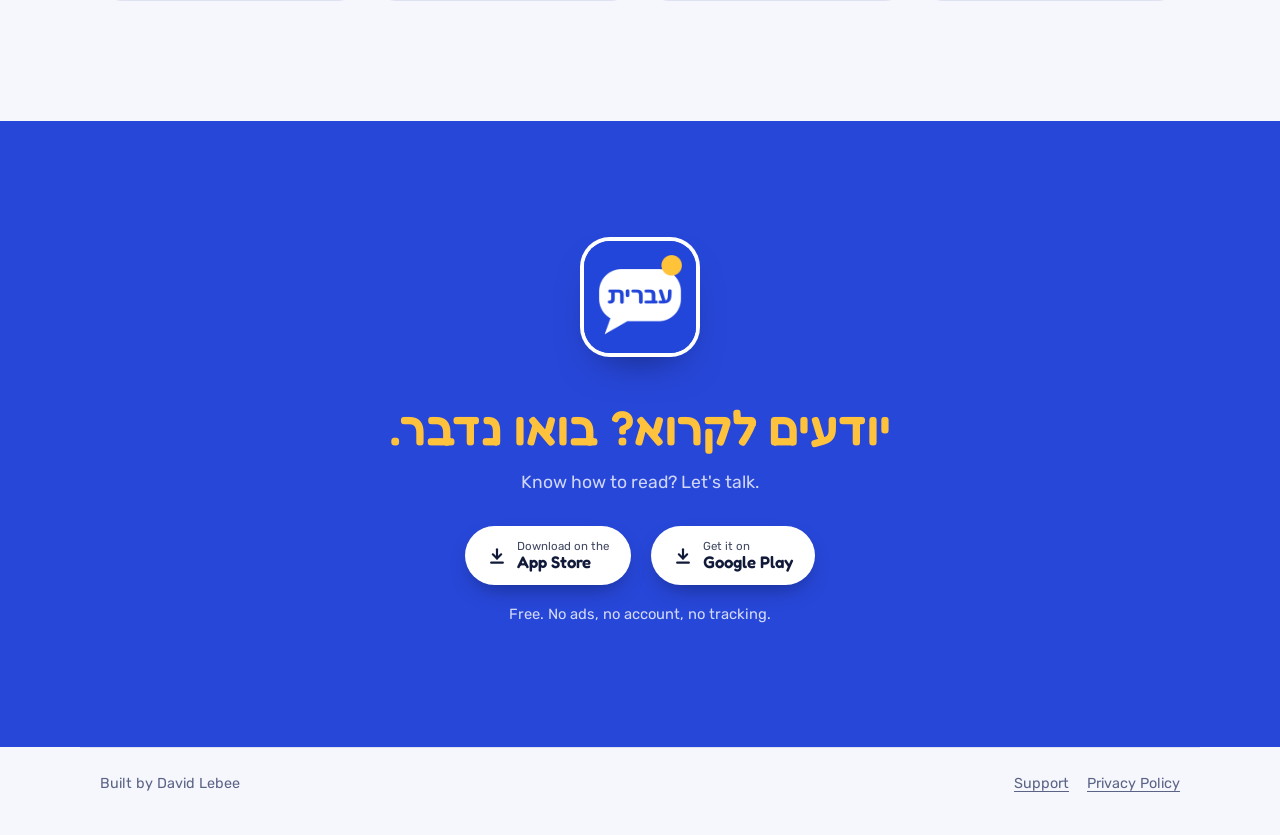
==== commit f316afe6: "Casual Hebrew is out: App Store and Google Play buttons instead of "Coming soon" Co-Authored-By: Cla" ====
--- a/index.html
+++ b/index.html
@@ -40,8 +40,15 @@
         <p class="hero-lede">Everyday spoken Hebrew for people who already know the aleph-bet and nikud. Learn the words Israelis actually say, then talk it through with them.</p>
         <p class="tagline"><span class="he">יודעים לקרוא? בואו נדבר.</span><span class="en">Know how to read? Let's talk.</span></p>
         <div class="cta">
-          <a class="button" href="#tour">Watch the 30-second tour</a>
-          <span class="soon">Coming soon to the App Store and Google Play</span>
+          <a class="button" href="https://apps.apple.com/us/app/casual-hebrew/id6821795696">
+            <svg viewBox="0 0 24 24" fill="none" stroke="currentColor" stroke-width="2.6" stroke-linecap="round" stroke-linejoin="round" aria-hidden="true"><path d="M12 4v11"/><path d="m7 10 5 5 5-5"/><path d="M5 20h14"/></svg>
+            <span class="stack"><small>Download on the</small>App Store</span>
+          </a>
+          <a class="button" href="https://play.google.com/store/apps/details?id=com.davidlebee.casualhebrew">
+            <svg viewBox="0 0 24 24" fill="none" stroke="currentColor" stroke-width="2.6" stroke-linecap="round" stroke-linejoin="round" aria-hidden="true"><path d="M12 4v11"/><path d="m7 10 5 5 5-5"/><path d="M5 20h14"/></svg>
+            <span class="stack"><small>Get it on</small>Google Play</span>
+          </a>
+          <a class="button ghost" href="#tour">Watch the 30-second tour</a>
         </div>
       </div>
       <div class="hero-phone" data-speed="0.12">
@@ -139,7 +146,17 @@
     <div class="wrap reveal">
       <img src="assets/icon-256.png" alt="" width="112" height="112">
       <p class="tagline big"><span class="he">יודעים לקרוא? בואו נדבר.</span><span class="en">Know how to read? Let's talk.</span></p>
-      <p class="soon">Coming soon to the App Store and Google Play</p>
+      <div class="cta center">
+        <a class="button white" href="https://apps.apple.com/us/app/casual-hebrew/id6821795696">
+          <svg viewBox="0 0 24 24" fill="none" stroke="currentColor" stroke-width="2.6" stroke-linecap="round" stroke-linejoin="round" aria-hidden="true"><path d="M12 4v11"/><path d="m7 10 5 5 5-5"/><path d="M5 20h14"/></svg>
+          <span class="stack"><small>Download on the</small>App Store</span>
+        </a>
+        <a class="button white" href="https://play.google.com/store/apps/details?id=com.davidlebee.casualhebrew">
+          <svg viewBox="0 0 24 24" fill="none" stroke="currentColor" stroke-width="2.6" stroke-linecap="round" stroke-linejoin="round" aria-hidden="true"><path d="M12 4v11"/><path d="m7 10 5 5 5-5"/><path d="M5 20h14"/></svg>
+          <span class="stack"><small>Get it on</small>Google Play</span>
+        </a>
+      </div>
+      <p class="soon">Free. No ads, no account, no tracking.</p>
     </div>
   </section>
 </main>
--- a/assets/site.css
+++ b/assets/site.css
@@ -127,6 +127,14 @@
   box-shadow: 0 10px 24px -10px rgba(0, 0, 0, .45); transition: transform .2s ease, box-shadow .2s ease;
 }
 .button:hover { transform: translateY(-2px); box-shadow: 0 14px 28px -12px rgba(0, 0, 0, .5); }
+.button { display: inline-flex; align-items: center; gap: 10px; }
+.button svg { width: 20px; height: 20px; flex: none; }
+.button .stack { display: flex; flex-direction: column; line-height: 1.1; text-align: left; }
+.button .stack small { font-family: var(--body); font-weight: 400; font-size: .72rem; opacity: .8; }
+.button.white { background: #fff; color: var(--b-ink); }
+.button.ghost { background: transparent; color: #fff; box-shadow: inset 0 0 0 2px rgba(255, 255, 255, .55); }
+.button.ghost:hover { box-shadow: inset 0 0 0 2px #fff; }
+.cta.center { justify-content: center; }
 .soon { font-size: .92rem; color: rgba(255, 255, 255, .8); }
 .hero-phone { display: flex; justify-content: center; }
 .hero-phone .phone { width: min(320px, 78vw); transform: rotate(4deg); }
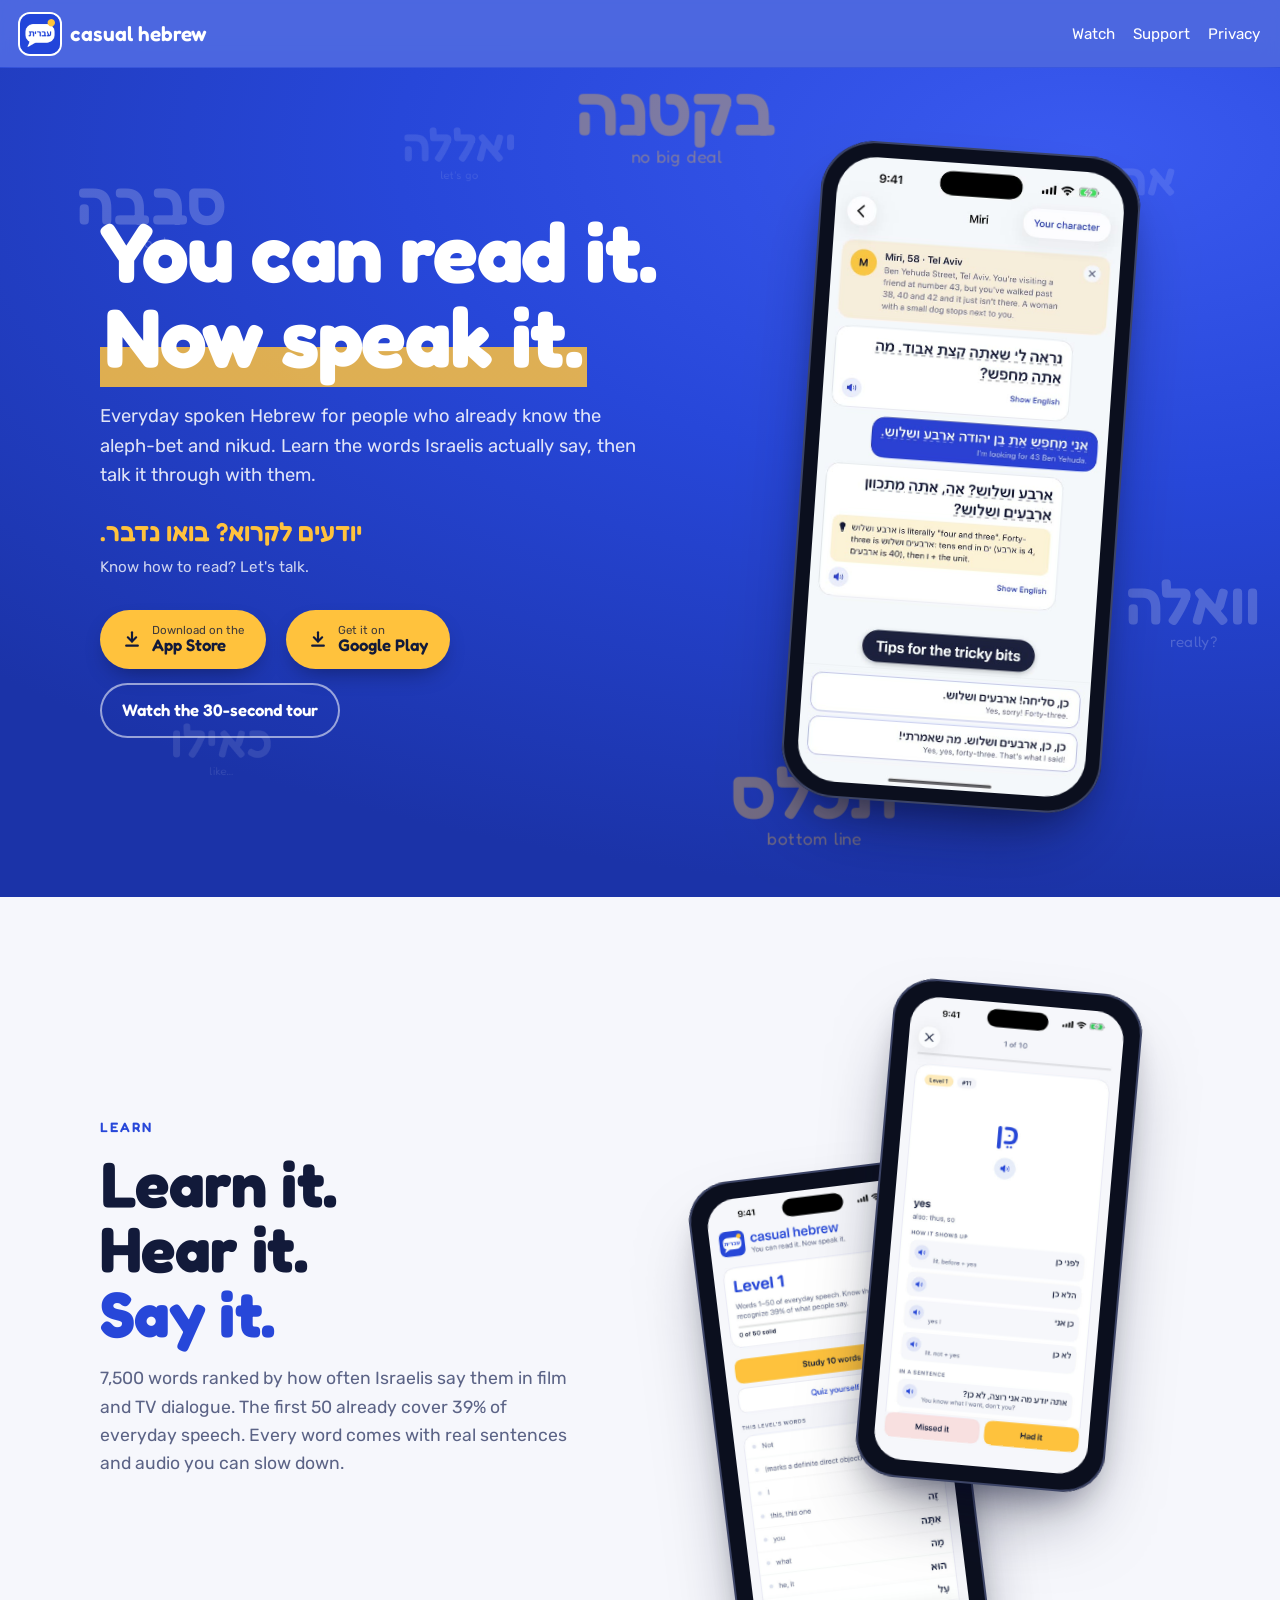
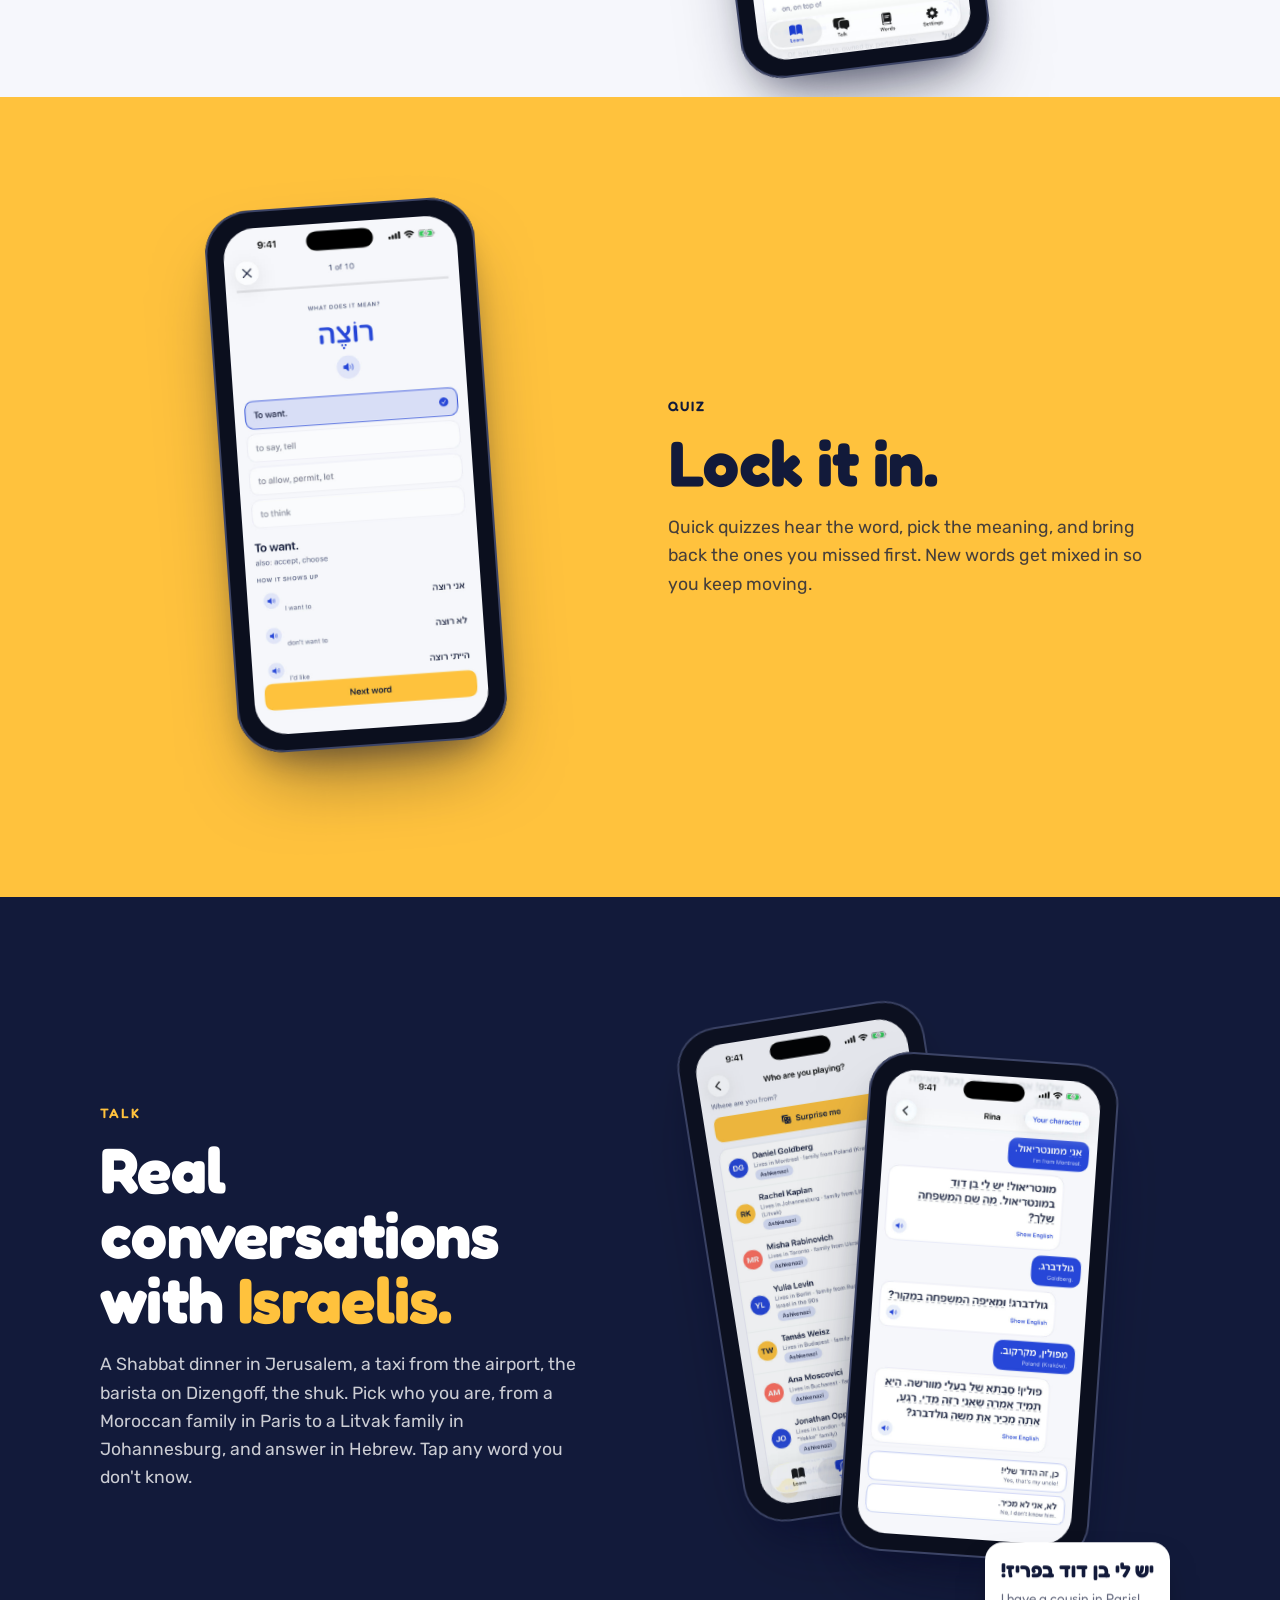
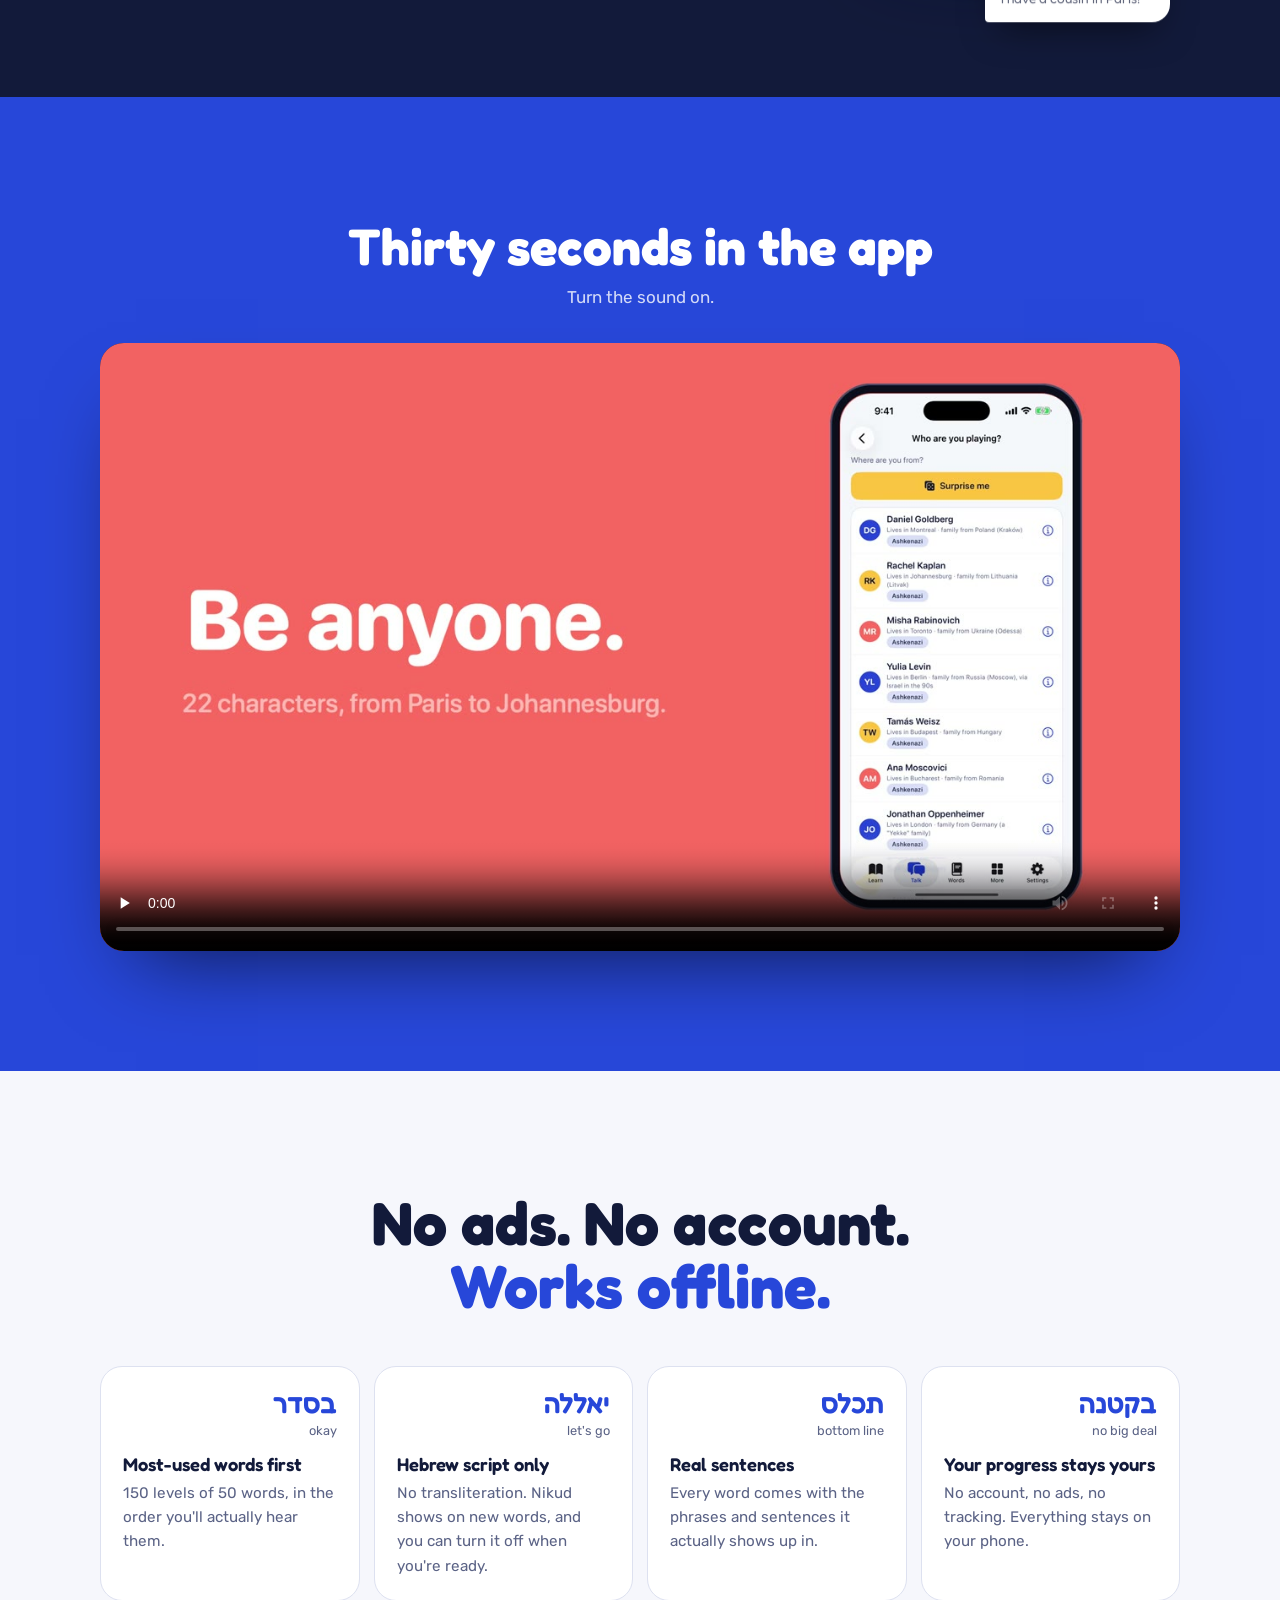
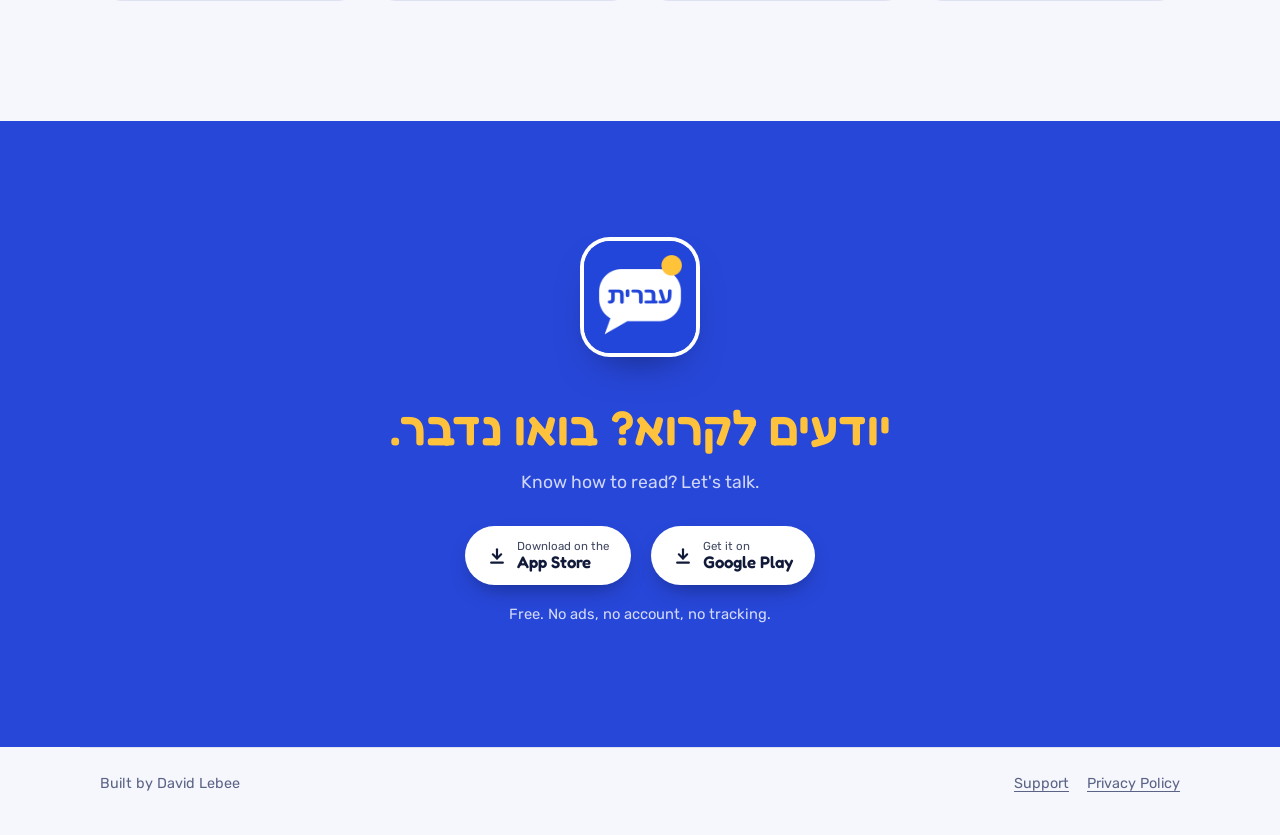
==== commit 695bd256: "Google Search Console: verification tag and sitemap Co-Authored-By: Claude Opus 5.5 <noreply@anthrop" ====
--- a/index.html
+++ b/index.html
@@ -3,6 +3,7 @@
 <head>
 <meta charset="utf-8">
 <meta name="viewport" content="width=device-width, initial-scale=1">
+<meta name="google-site-verification" content="euokknK_9ZBbtA32fum1BeYnq0Tx0ceDlG56UnSWjDA">
 <title>Casual Hebrew</title>
 <meta name="description" content="Everyday spoken Hebrew for people who already read the aleph-bet and nikud. Learn the words Israelis actually say, then talk with them. Built by David Lebee.">
 <meta property="og:title" content="Casual Hebrew">
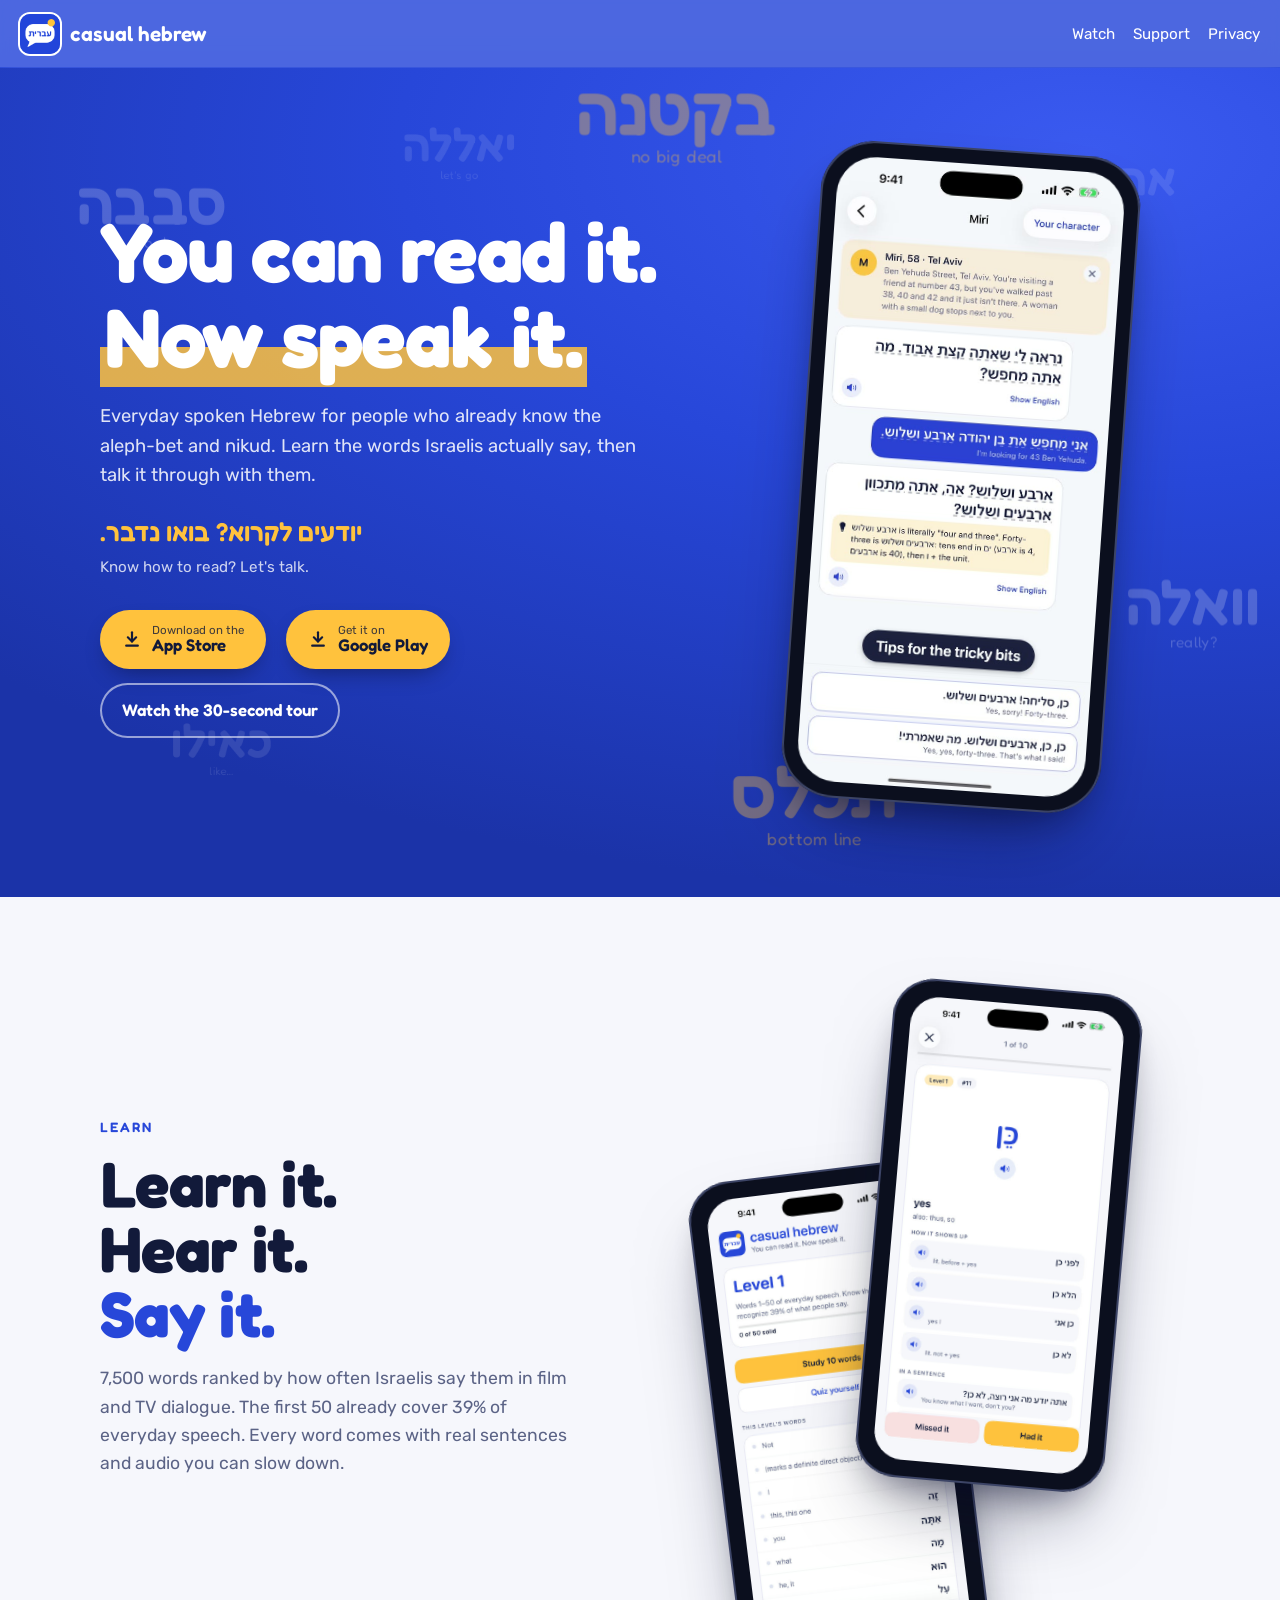
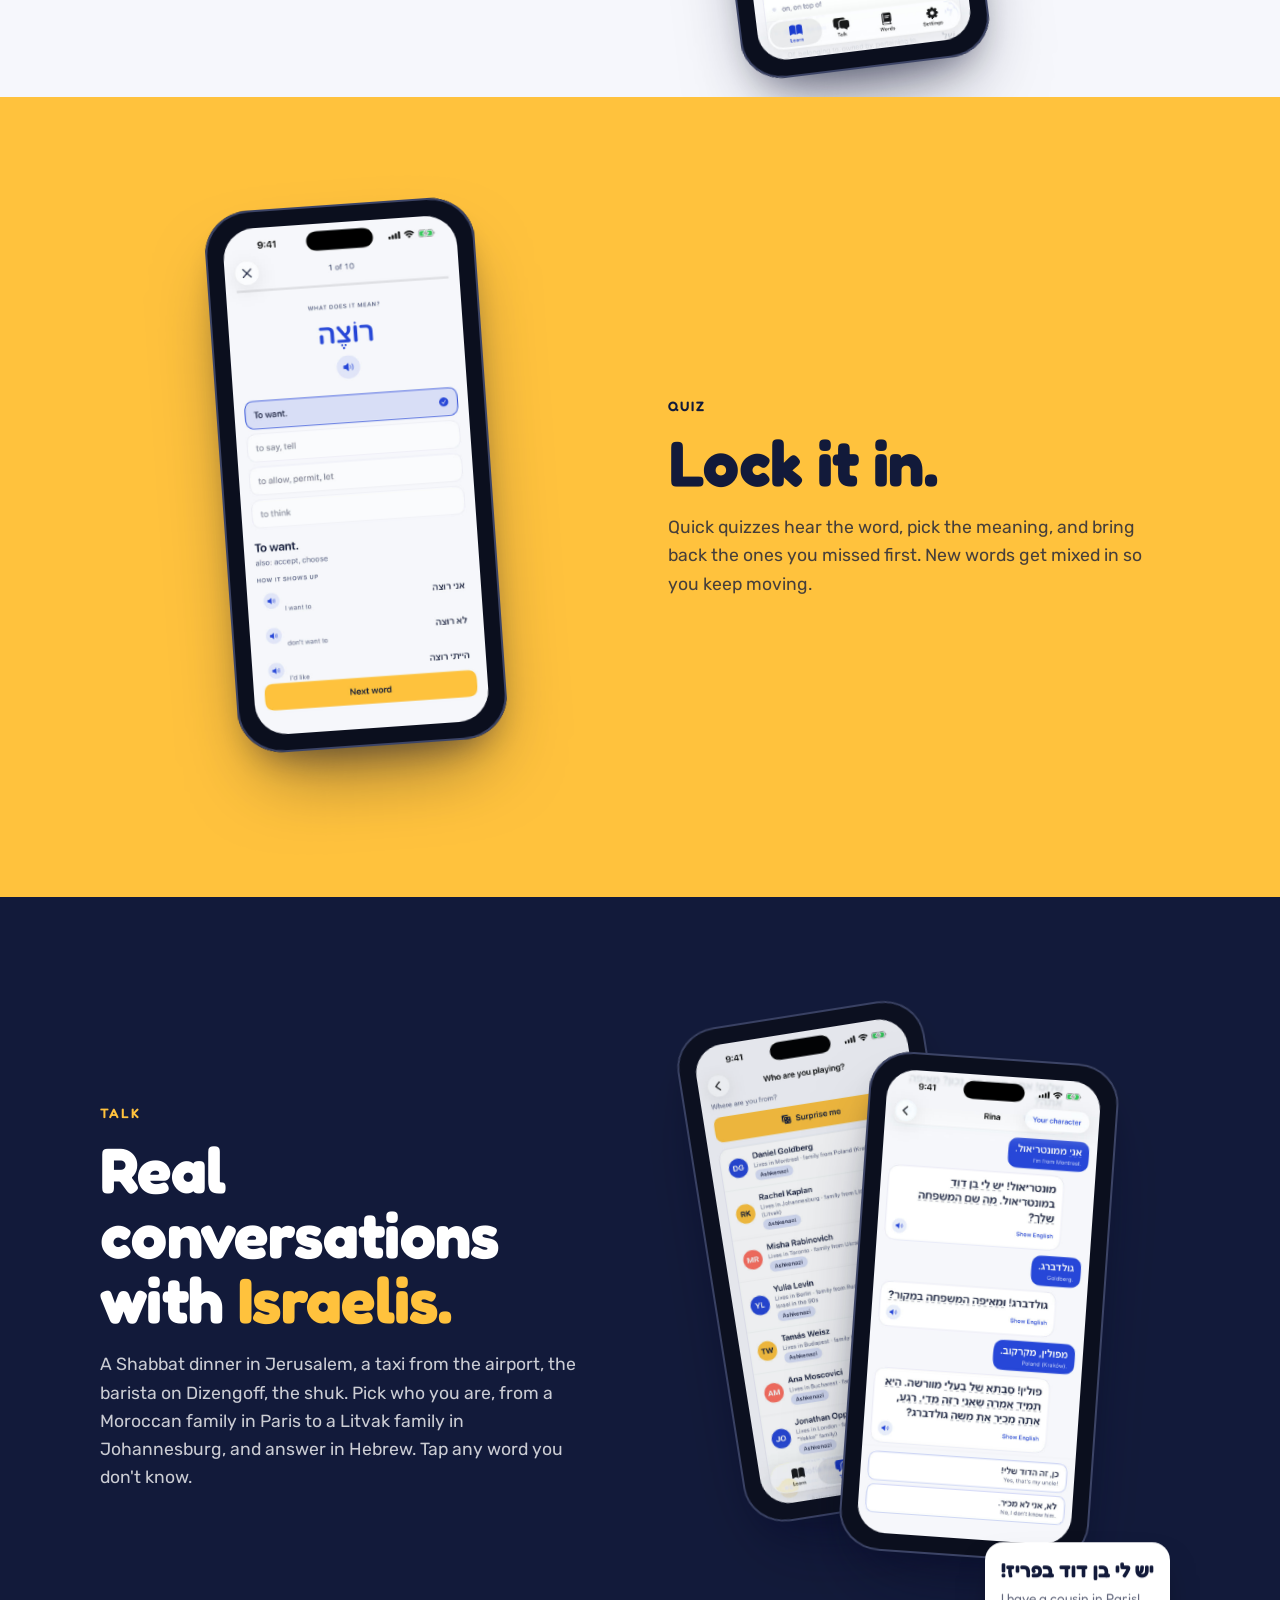
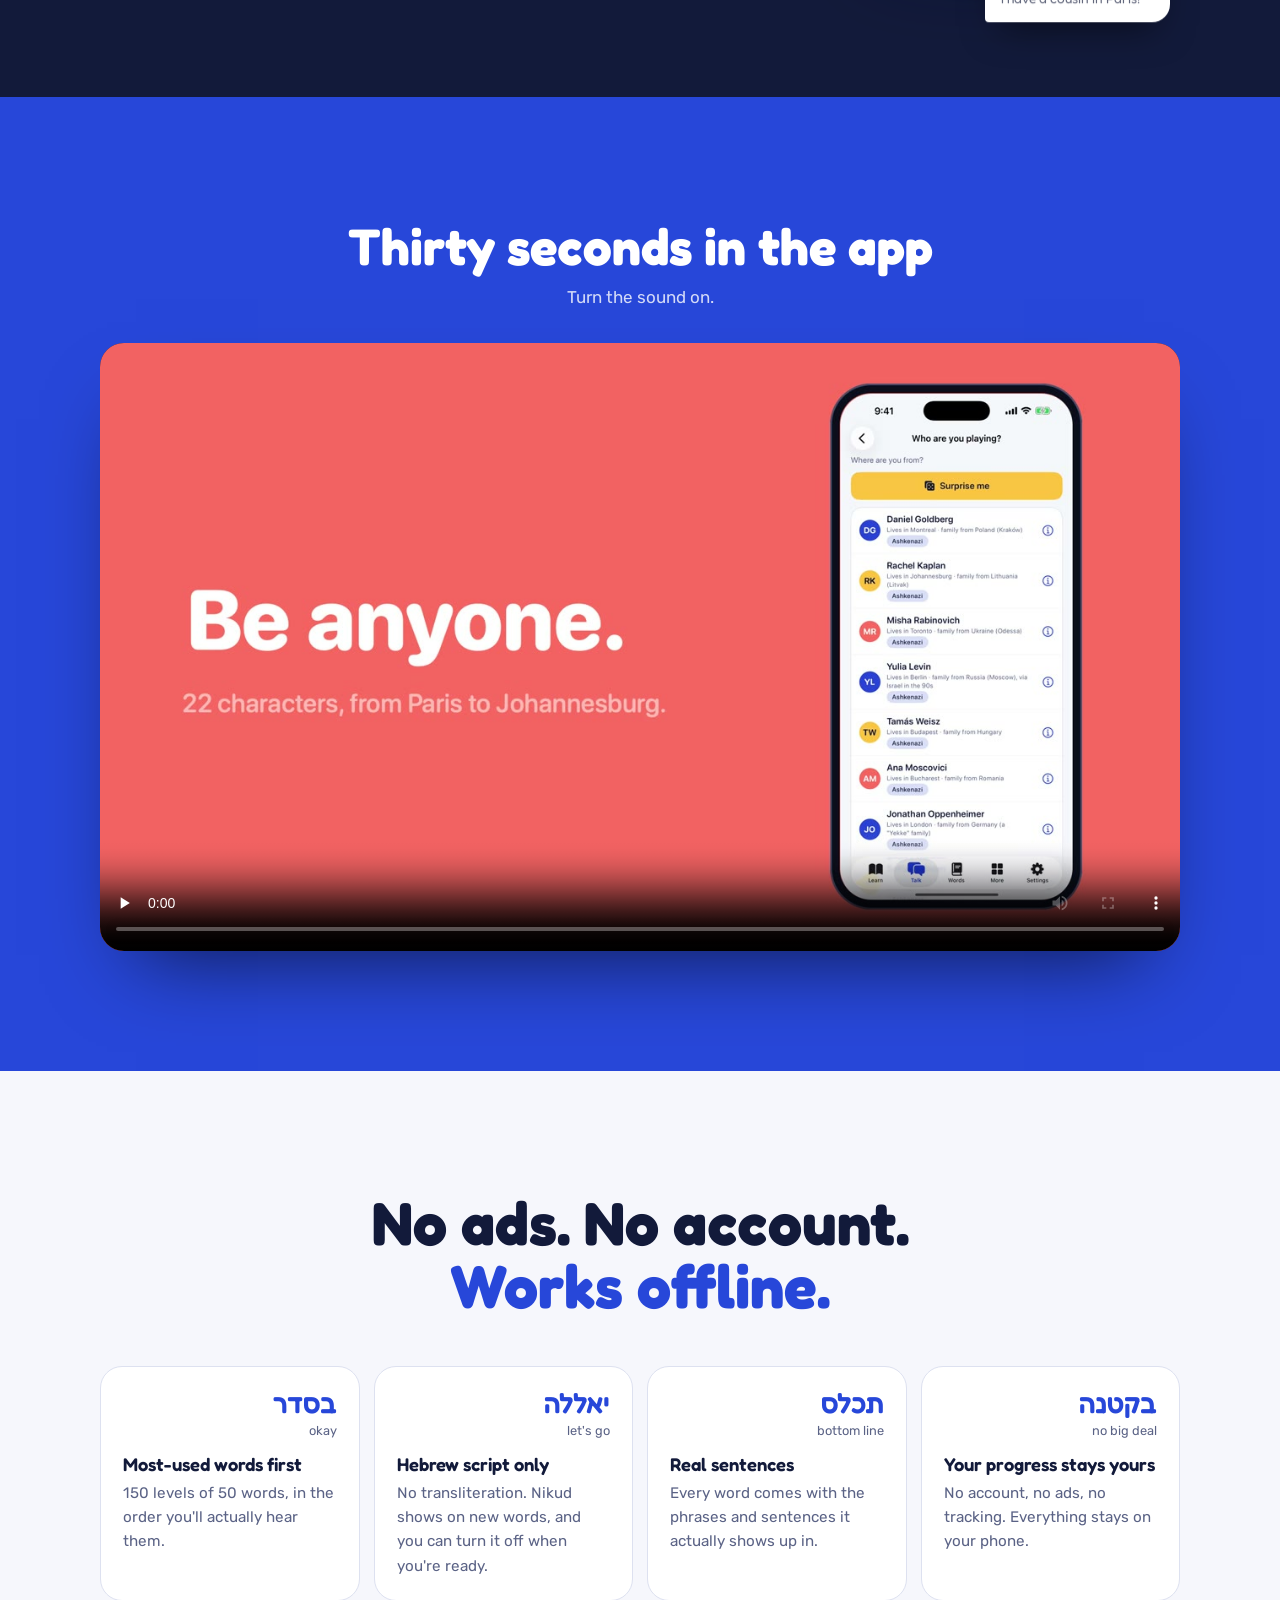
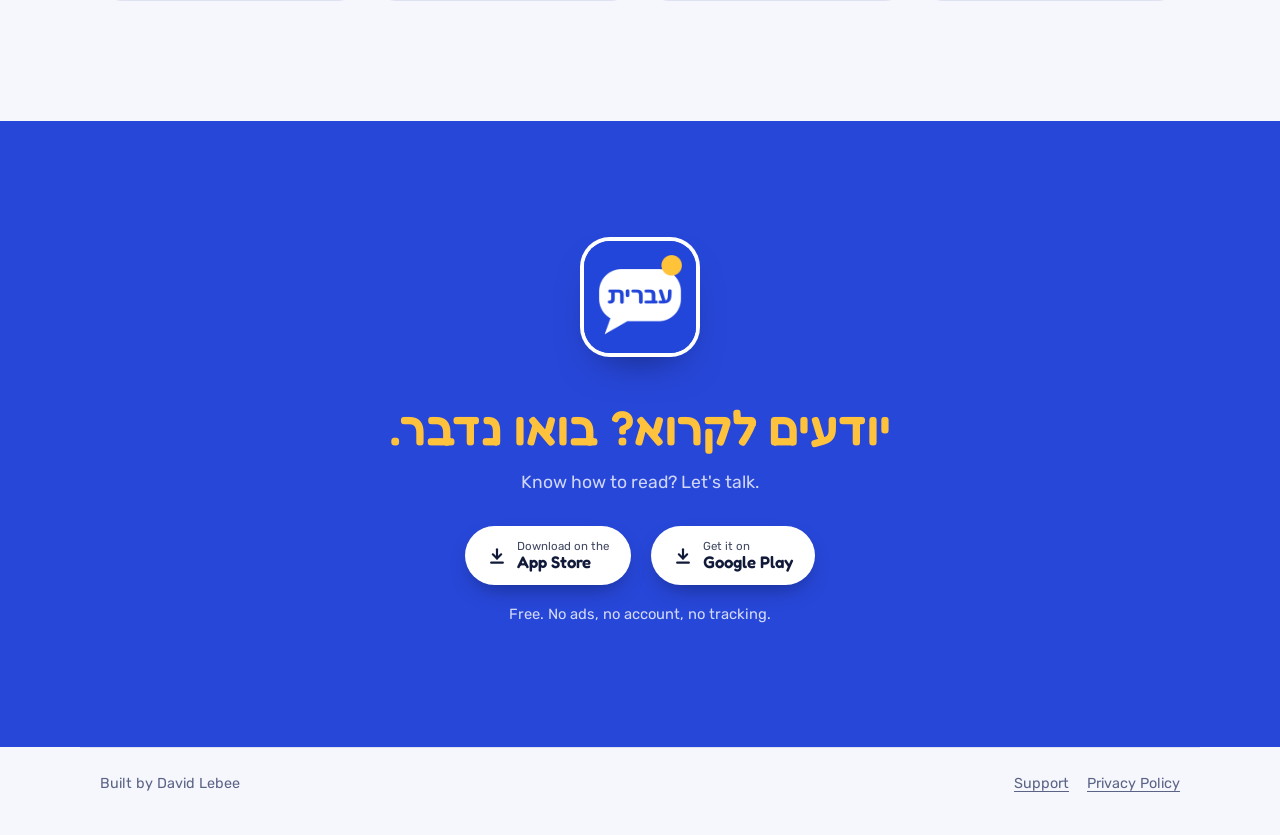
==== commit 5bd6dfb5: "SEO: canonical links, full social previews, app structured data, clearer titles Co-Authored-By: Clau" ====
--- a/index.html
+++ b/index.html
@@ -3,9 +3,56 @@
 <head>
 <meta charset="utf-8">
 <meta name="viewport" content="width=device-width, initial-scale=1">
+<!-- Google Analytics: page views only. Ads features off; in the EEA, UK and Switzerland analytics cookies are off (consent mode). -->
+<script async src="https://www.googletagmanager.com/gtag/js?id=G-H6GBMFFJV8"></script>
+<script>
+  window.dataLayer = window.dataLayer || [];
+  function gtag(){dataLayer.push(arguments);}
+  gtag('consent', 'default', {ad_storage: 'denied', ad_user_data: 'denied', ad_personalization: 'denied', analytics_storage: 'denied', region: ['AT', 'BE', 'BG', 'HR', 'CY', 'CZ', 'DK', 'EE', 'FI', 'FR', 'DE', 'GR', 'HU', 'IE', 'IT', 'LV', 'LT', 'LU', 'MT', 'NL', 'PL', 'PT', 'RO', 'SK', 'SI', 'ES', 'SE', 'IS', 'LI', 'NO', 'GB', 'CH']});
+  gtag('consent', 'default', {ad_storage: 'denied', ad_user_data: 'denied', ad_personalization: 'denied', analytics_storage: 'granted'});
+  gtag('js', new Date());
+  gtag('config', 'G-H6GBMFFJV8');
+</script>
 <meta name="google-site-verification" content="euokknK_9ZBbtA32fum1BeYnq0Tx0ceDlG56UnSWjDA">
-<title>Casual Hebrew</title>
+<title>Casual Hebrew: Learn Everyday Spoken Hebrew</title>
 <meta name="description" content="Everyday spoken Hebrew for people who already read the aleph-bet and nikud. Learn the words Israelis actually say, then talk with them. Built by David Lebee.">
+<link rel="canonical" href="https://dlebee.github.io/casual-hebrew-public/">
+<meta property="og:type" content="website">
+<meta property="og:site_name" content="Casual Hebrew">
+<meta property="og:url" content="https://dlebee.github.io/casual-hebrew-public/">
+<meta name="twitter:card" content="summary_large_image">
+<script type="application/ld+json">
+{
+ "@context": "https://schema.org",
+ "@type": "MobileApplication",
+ "name": "Casual Hebrew",
+ "url": "https://dlebee.github.io/casual-hebrew-public/",
+ "description": "Everyday spoken Hebrew for people who already read the aleph-bet and nikud. Learn the words Israelis actually say, then talk with them. Built by David Lebee.",
+ "image": "https://dlebee.github.io/casual-hebrew-public/assets/icon-256.png",
+ "operatingSystem": "iOS, Android",
+ "applicationCategory": "EducationalApplication",
+ "inLanguage": [
+  "en"
+ ],
+ "offers": {
+  "@type": "Offer",
+  "price": "0",
+  "priceCurrency": "USD"
+ },
+ "author": {
+  "@type": "Person",
+  "name": "David Lebee"
+ },
+ "sameAs": [
+  "https://apps.apple.com/us/app/casual-hebrew/id6821795696",
+  "https://play.google.com/store/apps/details?id=com.davidlebee.casualhebrew"
+ ],
+ "installUrl": [
+  "https://apps.apple.com/us/app/casual-hebrew/id6821795696",
+  "https://play.google.com/store/apps/details?id=com.davidlebee.casualhebrew"
+ ]
+}
+</script>
 <meta property="og:title" content="Casual Hebrew">
 <meta property="og:description" content="You can read it. Now speak it.">
 <meta property="og:image" content="https://dlebee.github.io/casual-hebrew-public/assets/reel-poster.jpg">
